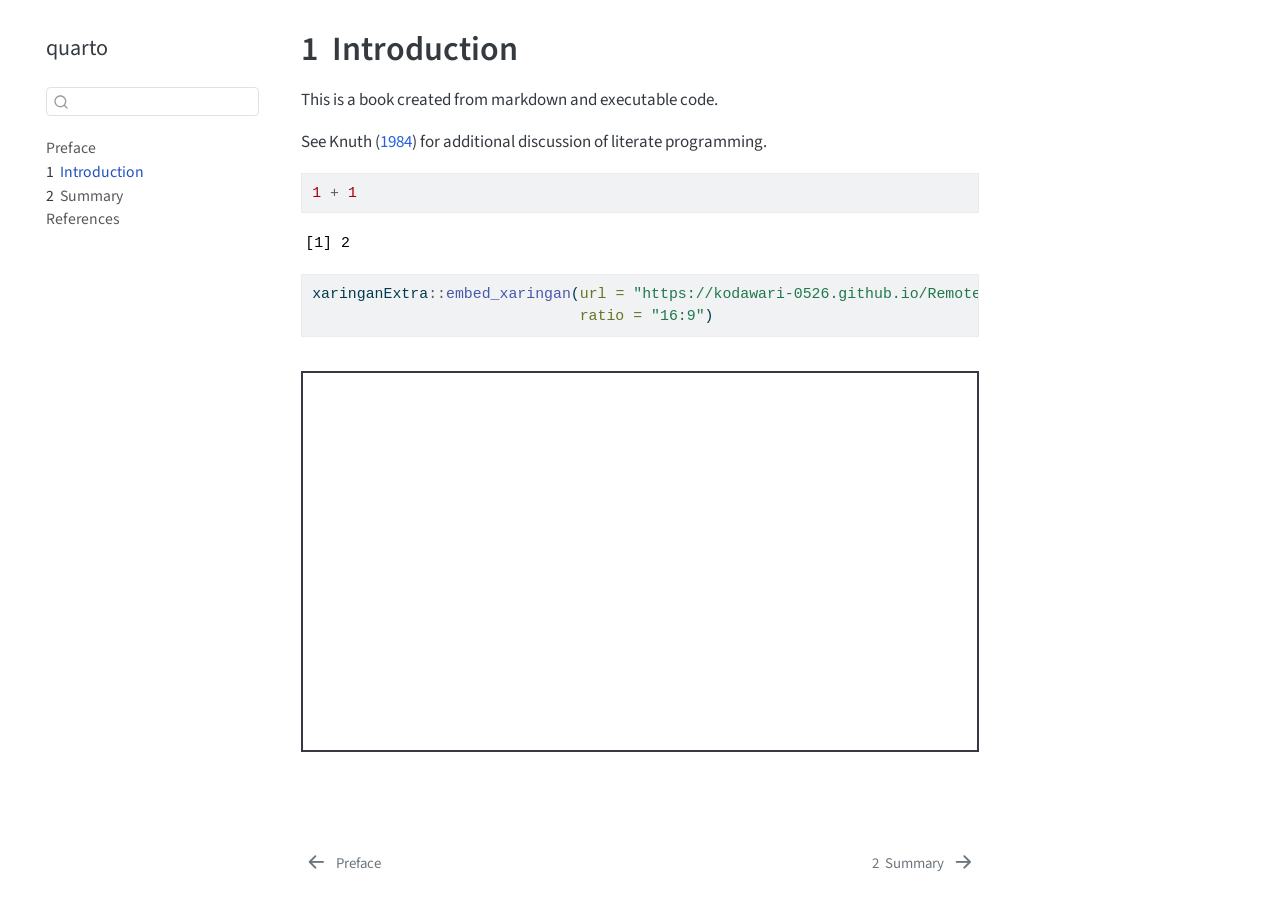
==== docs/intro.html @ f184f12f "my commit message" ====
<!DOCTYPE html>
<html xmlns="http://www.w3.org/1999/xhtml" lang="en" xml:lang="en"><head>

<meta charset="utf-8">
<meta name="generator" content="quarto-1.8.27">

<meta name="viewport" content="width=device-width, initial-scale=1.0, user-scalable=yes">


<title>1&nbsp; Introduction – quarto</title>
<style>
code{white-space: pre-wrap;}
span.smallcaps{font-variant: small-caps;}
div.columns{display: flex; gap: min(4vw, 1.5em);}
div.column{flex: auto; overflow-x: auto;}
div.hanging-indent{margin-left: 1.5em; text-indent: -1.5em;}
ul.task-list{list-style: none;}
ul.task-list li input[type="checkbox"] {
  width: 0.8em;
  margin: 0 0.8em 0.2em -1em; /* quarto-specific, see https://github.com/quarto-dev/quarto-cli/issues/4556 */ 
  vertical-align: middle;
}
/* CSS for syntax highlighting */
html { -webkit-text-size-adjust: 100%; }
pre > code.sourceCode { white-space: pre; position: relative; }
pre > code.sourceCode > span { display: inline-block; line-height: 1.25; }
pre > code.sourceCode > span:empty { height: 1.2em; }
.sourceCode { overflow: visible; }
code.sourceCode > span { color: inherit; text-decoration: inherit; }
div.sourceCode { margin: 1em 0; }
pre.sourceCode { margin: 0; }
@media screen {
div.sourceCode { overflow: auto; }
}
@media print {
pre > code.sourceCode { white-space: pre-wrap; }
pre > code.sourceCode > span { text-indent: -5em; padding-left: 5em; }
}
pre.numberSource code
  { counter-reset: source-line 0; }
pre.numberSource code > span
  { position: relative; left: -4em; counter-increment: source-line; }
pre.numberSource code > span > a:first-child::before
  { content: counter(source-line);
    position: relative; left: -1em; text-align: right; vertical-align: baseline;
    border: none; display: inline-block;
    -webkit-touch-callout: none; -webkit-user-select: none;
    -khtml-user-select: none; -moz-user-select: none;
    -ms-user-select: none; user-select: none;
    padding: 0 4px; width: 4em;
  }
pre.numberSource { margin-left: 3em;  padding-left: 4px; }
div.sourceCode
  {   }
@media screen {
pre > code.sourceCode > span > a:first-child::before { text-decoration: underline; }
}
/* CSS for citations */
div.csl-bib-body { }
div.csl-entry {
  clear: both;
  margin-bottom: 0em;
}
.hanging-indent div.csl-entry {
  margin-left:2em;
  text-indent:-2em;
}
div.csl-left-margin {
  min-width:2em;
  float:left;
}
div.csl-right-inline {
  margin-left:2em;
  padding-left:1em;
}
div.csl-indent {
  margin-left: 2em;
}</style>


<script src="site_libs/quarto-nav/quarto-nav.js"></script>
<script src="site_libs/quarto-nav/headroom.min.js"></script>
<script src="site_libs/clipboard/clipboard.min.js"></script>
<script src="site_libs/quarto-search/autocomplete.umd.js"></script>
<script src="site_libs/quarto-search/fuse.min.js"></script>
<script src="site_libs/quarto-search/quarto-search.js"></script>
<meta name="quarto:offset" content="./">
<link href="./summary.html" rel="next">
<link href="./index.html" rel="prev">
<script src="site_libs/quarto-html/quarto.js" type="module"></script>
<script src="site_libs/quarto-html/tabsets/tabsets.js" type="module"></script>
<script src="site_libs/quarto-html/axe/axe-check.js" type="module"></script>
<script src="site_libs/quarto-html/popper.min.js"></script>
<script src="site_libs/quarto-html/tippy.umd.min.js"></script>
<script src="site_libs/quarto-html/anchor.min.js"></script>
<link href="site_libs/quarto-html/tippy.css" rel="stylesheet">
<link href="site_libs/quarto-html/quarto-syntax-highlighting-ed96de9b727972fe78a7b5d16c58bf87.css" rel="stylesheet" id="quarto-text-highlighting-styles">
<script src="site_libs/bootstrap/bootstrap.min.js"></script>
<link href="site_libs/bootstrap/bootstrap-icons.css" rel="stylesheet">
<link href="site_libs/bootstrap/bootstrap-70a47bd5681a7291082a5b9f83d58762.min.css" rel="stylesheet" append-hash="true" id="quarto-bootstrap" data-mode="light">
<script id="quarto-search-options" type="application/json">{
  "location": "sidebar",
  "copy-button": false,
  "collapse-after": 3,
  "panel-placement": "start",
  "type": "textbox",
  "limit": 50,
  "keyboard-shortcut": [
    "f",
    "/",
    "s"
  ],
  "show-item-context": false,
  "language": {
    "search-no-results-text": "No results",
    "search-matching-documents-text": "matching documents",
    "search-copy-link-title": "Copy link to search",
    "search-hide-matches-text": "Hide additional matches",
    "search-more-match-text": "more match in this document",
    "search-more-matches-text": "more matches in this document",
    "search-clear-button-title": "Clear",
    "search-text-placeholder": "",
    "search-detached-cancel-button-title": "Cancel",
    "search-submit-button-title": "Submit",
    "search-label": "Search"
  }
}</script>
<script src="site_libs/fitvids-2.1.1/fitvids.min.js"></script>



</head>

<body class="nav-sidebar floating quarto-light">

<div id="quarto-search-results"></div>
  <header id="quarto-header" class="headroom fixed-top">
  <nav class="quarto-secondary-nav">
    <div class="container-fluid d-flex">
      <button type="button" class="quarto-btn-toggle btn" data-bs-toggle="collapse" role="button" data-bs-target=".quarto-sidebar-collapse-item" aria-controls="quarto-sidebar" aria-expanded="false" aria-label="Toggle sidebar navigation" onclick="if (window.quartoToggleHeadroom) { window.quartoToggleHeadroom(); }">
        <i class="bi bi-layout-text-sidebar-reverse"></i>
      </button>
        <nav class="quarto-page-breadcrumbs" aria-label="breadcrumb"><ol class="breadcrumb"><li class="breadcrumb-item"><a href="./intro.html"><span class="chapter-number">1</span>&nbsp; <span class="chapter-title">Introduction</span></a></li></ol></nav>
        <a class="flex-grow-1" role="navigation" data-bs-toggle="collapse" data-bs-target=".quarto-sidebar-collapse-item" aria-controls="quarto-sidebar" aria-expanded="false" aria-label="Toggle sidebar navigation" onclick="if (window.quartoToggleHeadroom) { window.quartoToggleHeadroom(); }">      
        </a>
      <button type="button" class="btn quarto-search-button" aria-label="Search" onclick="window.quartoOpenSearch();">
        <i class="bi bi-search"></i>
      </button>
    </div>
  </nav>
</header>
<!-- content -->
<div id="quarto-content" class="quarto-container page-columns page-rows-contents page-layout-article">
<!-- sidebar -->
  <nav id="quarto-sidebar" class="sidebar collapse collapse-horizontal quarto-sidebar-collapse-item sidebar-navigation floating overflow-auto">
    <div class="pt-lg-2 mt-2 text-left sidebar-header">
    <div class="sidebar-title mb-0 py-0">
      <a href="./">quarto</a> 
    </div>
      </div>
        <div class="mt-2 flex-shrink-0 align-items-center">
        <div class="sidebar-search">
        <div id="quarto-search" class="" title="Search"></div>
        </div>
        </div>
    <div class="sidebar-menu-container"> 
    <ul class="list-unstyled mt-1">
        <li class="sidebar-item">
  <div class="sidebar-item-container"> 
  <a href="./index.html" class="sidebar-item-text sidebar-link">
 <span class="menu-text">Preface</span></a>
  </div>
</li>
        <li class="sidebar-item">
  <div class="sidebar-item-container"> 
  <a href="./intro.html" class="sidebar-item-text sidebar-link active">
 <span class="menu-text"><span class="chapter-number">1</span>&nbsp; <span class="chapter-title">Introduction</span></span></a>
  </div>
</li>
        <li class="sidebar-item">
  <div class="sidebar-item-container"> 
  <a href="./summary.html" class="sidebar-item-text sidebar-link">
 <span class="menu-text"><span class="chapter-number">2</span>&nbsp; <span class="chapter-title">Summary</span></span></a>
  </div>
</li>
        <li class="sidebar-item">
  <div class="sidebar-item-container"> 
  <a href="./references.html" class="sidebar-item-text sidebar-link">
 <span class="menu-text">References</span></a>
  </div>
</li>
    </ul>
    </div>
</nav>
<div id="quarto-sidebar-glass" class="quarto-sidebar-collapse-item" data-bs-toggle="collapse" data-bs-target=".quarto-sidebar-collapse-item"></div>
<!-- margin-sidebar -->
    <div id="quarto-margin-sidebar" class="sidebar margin-sidebar zindex-bottom">
        
    </div>
<!-- main -->
<main class="content" id="quarto-document-content">

<header id="title-block-header" class="quarto-title-block default">
<div class="quarto-title">
<h1 class="title"><span class="chapter-number">1</span>&nbsp; <span class="chapter-title">Introduction</span></h1>
</div>



<div class="quarto-title-meta">

    
  
    
  </div>
  


</header>


<p>This is a book created from markdown and executable code.</p>
<p>See <span class="citation" data-cites="knuth84">Knuth (<a href="references.html#ref-knuth84" role="doc-biblioref">1984</a>)</span> for additional discussion of literate programming.</p>
<div class="cell">
<div class="code-copy-outer-scaffold"><div class="sourceCode cell-code" id="cb1"><pre class="sourceCode r code-with-copy"><code class="sourceCode r"><span id="cb1-1"><a href="#cb1-1" aria-hidden="true" tabindex="-1"></a><span class="dv">1</span> <span class="sc">+</span> <span class="dv">1</span></span></code></pre></div><button title="Copy to Clipboard" class="code-copy-button"><i class="bi"></i></button></div>
<div class="cell-output cell-output-stdout">
<pre><code>[1] 2</code></pre>
</div>
</div>
<div class="cell">
<div class="code-copy-outer-scaffold"><div class="sourceCode cell-code" id="cb3"><pre class="sourceCode r code-with-copy"><code class="sourceCode r"><span id="cb3-1"><a href="#cb3-1" aria-hidden="true" tabindex="-1"></a>xaringanExtra<span class="sc">::</span><span class="fu">embed_xaringan</span>(<span class="at">url =</span> <span class="st">"https://kodawari-0526.github.io/Remotely-Sensing-Cities-and-Environments-ppt/#1"</span>,</span>
<span id="cb3-2"><a href="#cb3-2" aria-hidden="true" tabindex="-1"></a>                              <span class="at">ratio =</span> <span class="st">"16:9"</span>)</span></code></pre></div><button title="Copy to Clipboard" class="code-copy-button"><i class="bi"></i></button></div>
<div class="cell-output-display">
<div class="shareagain" style="min-width:300px;margin:1em auto;" data-exeternal="1">
<iframe src="https://kodawari-0526.github.io/Remotely-Sensing-Cities-and-Environments-ppt/#1" width="1600" height="900" style="border:2px solid currentColor;" loading="lazy" allowfullscreen=""></iframe>
<script>fitvids('.shareagain', {players: 'iframe'});</script>
</div>
</div>
</div>


<div id="refs" class="references csl-bib-body hanging-indent" data-entry-spacing="0" role="list" style="display: none">
<div id="ref-knuth84" class="csl-entry" role="listitem">
Knuth, Donald E. 1984. <span>“Literate Programming.”</span> <em>Comput. J.</em> 27 (2): 97–111. <a href="https://doi.org/10.1093/comjnl/27.2.97">https://doi.org/10.1093/comjnl/27.2.97</a>.
</div>
</div>

</main> <!-- /main -->
<script id="quarto-html-after-body" type="application/javascript">
  window.document.addEventListener("DOMContentLoaded", function (event) {
    const icon = "";
    const anchorJS = new window.AnchorJS();
    anchorJS.options = {
      placement: 'right',
      icon: icon
    };
    anchorJS.add('.anchored');
    const isCodeAnnotation = (el) => {
      for (const clz of el.classList) {
        if (clz.startsWith('code-annotation-')) {                     
          return true;
        }
      }
      return false;
    }
    const onCopySuccess = function(e) {
      // button target
      const button = e.trigger;
      // don't keep focus
      button.blur();
      // flash "checked"
      button.classList.add('code-copy-button-checked');
      var currentTitle = button.getAttribute("title");
      button.setAttribute("title", "Copied!");
      let tooltip;
      if (window.bootstrap) {
        button.setAttribute("data-bs-toggle", "tooltip");
        button.setAttribute("data-bs-placement", "left");
        button.setAttribute("data-bs-title", "Copied!");
        tooltip = new bootstrap.Tooltip(button, 
          { trigger: "manual", 
            customClass: "code-copy-button-tooltip",
            offset: [0, -8]});
        tooltip.show();    
      }
      setTimeout(function() {
        if (tooltip) {
          tooltip.hide();
          button.removeAttribute("data-bs-title");
          button.removeAttribute("data-bs-toggle");
          button.removeAttribute("data-bs-placement");
        }
        button.setAttribute("title", currentTitle);
        button.classList.remove('code-copy-button-checked');
      }, 1000);
      // clear code selection
      e.clearSelection();
    }
    const getTextToCopy = function(trigger) {
      const outerScaffold = trigger.parentElement.cloneNode(true);
      const codeEl = outerScaffold.querySelector('code');
      for (const childEl of codeEl.children) {
        if (isCodeAnnotation(childEl)) {
          childEl.remove();
        }
      }
      return codeEl.innerText;
    }
    const clipboard = new window.ClipboardJS('.code-copy-button:not([data-in-quarto-modal])', {
      text: getTextToCopy
    });
    clipboard.on('success', onCopySuccess);
    if (window.document.getElementById('quarto-embedded-source-code-modal')) {
      const clipboardModal = new window.ClipboardJS('.code-copy-button[data-in-quarto-modal]', {
        text: getTextToCopy,
        container: window.document.getElementById('quarto-embedded-source-code-modal')
      });
      clipboardModal.on('success', onCopySuccess);
    }
      var localhostRegex = new RegExp(/^(?:http|https):\/\/localhost\:?[0-9]*\//);
      var mailtoRegex = new RegExp(/^mailto:/);
        var filterRegex = new RegExp('/' + window.location.host + '/');
      var isInternal = (href) => {
          return filterRegex.test(href) || localhostRegex.test(href) || mailtoRegex.test(href);
      }
      // Inspect non-navigation links and adorn them if external
     var links = window.document.querySelectorAll('a[href]:not(.nav-link):not(.navbar-brand):not(.toc-action):not(.sidebar-link):not(.sidebar-item-toggle):not(.pagination-link):not(.no-external):not([aria-hidden]):not(.dropdown-item):not(.quarto-navigation-tool):not(.about-link)');
      for (var i=0; i<links.length; i++) {
        const link = links[i];
        if (!isInternal(link.href)) {
          // undo the damage that might have been done by quarto-nav.js in the case of
          // links that we want to consider external
          if (link.dataset.originalHref !== undefined) {
            link.href = link.dataset.originalHref;
          }
        }
      }
    function tippyHover(el, contentFn, onTriggerFn, onUntriggerFn) {
      const config = {
        allowHTML: true,
        maxWidth: 500,
        delay: 100,
        arrow: false,
        appendTo: function(el) {
            return el.parentElement;
        },
        interactive: true,
        interactiveBorder: 10,
        theme: 'quarto',
        placement: 'bottom-start',
      };
      if (contentFn) {
        config.content = contentFn;
      }
      if (onTriggerFn) {
        config.onTrigger = onTriggerFn;
      }
      if (onUntriggerFn) {
        config.onUntrigger = onUntriggerFn;
      }
      window.tippy(el, config); 
    }
    const noterefs = window.document.querySelectorAll('a[role="doc-noteref"]');
    for (var i=0; i<noterefs.length; i++) {
      const ref = noterefs[i];
      tippyHover(ref, function() {
        // use id or data attribute instead here
        let href = ref.getAttribute('data-footnote-href') || ref.getAttribute('href');
        try { href = new URL(href).hash; } catch {}
        const id = href.replace(/^#\/?/, "");
        const note = window.document.getElementById(id);
        if (note) {
          return note.innerHTML;
        } else {
          return "";
        }
      });
    }
    const xrefs = window.document.querySelectorAll('a.quarto-xref');
    const processXRef = (id, note) => {
      // Strip column container classes
      const stripColumnClz = (el) => {
        el.classList.remove("page-full", "page-columns");
        if (el.children) {
          for (const child of el.children) {
            stripColumnClz(child);
          }
        }
      }
      stripColumnClz(note)
      if (id === null || id.startsWith('sec-')) {
        // Special case sections, only their first couple elements
        const container = document.createElement("div");
        if (note.children && note.children.length > 2) {
          container.appendChild(note.children[0].cloneNode(true));
          for (let i = 1; i < note.children.length; i++) {
            const child = note.children[i];
            if (child.tagName === "P" && child.innerText === "") {
              continue;
            } else {
              container.appendChild(child.cloneNode(true));
              break;
            }
          }
          if (window.Quarto?.typesetMath) {
            window.Quarto.typesetMath(container);
          }
          return container.innerHTML
        } else {
          if (window.Quarto?.typesetMath) {
            window.Quarto.typesetMath(note);
          }
          return note.innerHTML;
        }
      } else {
        // Remove any anchor links if they are present
        const anchorLink = note.querySelector('a.anchorjs-link');
        if (anchorLink) {
          anchorLink.remove();
        }
        if (window.Quarto?.typesetMath) {
          window.Quarto.typesetMath(note);
        }
        if (note.classList.contains("callout")) {
          return note.outerHTML;
        } else {
          return note.innerHTML;
        }
      }
    }
    for (var i=0; i<xrefs.length; i++) {
      const xref = xrefs[i];
      tippyHover(xref, undefined, function(instance) {
        instance.disable();
        let url = xref.getAttribute('href');
        let hash = undefined; 
        if (url.startsWith('#')) {
          hash = url;
        } else {
          try { hash = new URL(url).hash; } catch {}
        }
        if (hash) {
          const id = hash.replace(/^#\/?/, "");
          const note = window.document.getElementById(id);
          if (note !== null) {
            try {
              const html = processXRef(id, note.cloneNode(true));
              instance.setContent(html);
            } finally {
              instance.enable();
              instance.show();
            }
          } else {
            // See if we can fetch this
            fetch(url.split('#')[0])
            .then(res => res.text())
            .then(html => {
              const parser = new DOMParser();
              const htmlDoc = parser.parseFromString(html, "text/html");
              const note = htmlDoc.getElementById(id);
              if (note !== null) {
                const html = processXRef(id, note);
                instance.setContent(html);
              } 
            }).finally(() => {
              instance.enable();
              instance.show();
            });
          }
        } else {
          // See if we can fetch a full url (with no hash to target)
          // This is a special case and we should probably do some content thinning / targeting
          fetch(url)
          .then(res => res.text())
          .then(html => {
            const parser = new DOMParser();
            const htmlDoc = parser.parseFromString(html, "text/html");
            const note = htmlDoc.querySelector('main.content');
            if (note !== null) {
              // This should only happen for chapter cross references
              // (since there is no id in the URL)
              // remove the first header
              if (note.children.length > 0 && note.children[0].tagName === "HEADER") {
                note.children[0].remove();
              }
              const html = processXRef(null, note);
              instance.setContent(html);
            } 
          }).finally(() => {
            instance.enable();
            instance.show();
          });
        }
      }, function(instance) {
      });
    }
        let selectedAnnoteEl;
        const selectorForAnnotation = ( cell, annotation) => {
          let cellAttr = 'data-code-cell="' + cell + '"';
          let lineAttr = 'data-code-annotation="' +  annotation + '"';
          const selector = 'span[' + cellAttr + '][' + lineAttr + ']';
          return selector;
        }
        const selectCodeLines = (annoteEl) => {
          const doc = window.document;
          const targetCell = annoteEl.getAttribute("data-target-cell");
          const targetAnnotation = annoteEl.getAttribute("data-target-annotation");
          const annoteSpan = window.document.querySelector(selectorForAnnotation(targetCell, targetAnnotation));
          const lines = annoteSpan.getAttribute("data-code-lines").split(",");
          const lineIds = lines.map((line) => {
            return targetCell + "-" + line;
          })
          let top = null;
          let height = null;
          let parent = null;
          if (lineIds.length > 0) {
              //compute the position of the single el (top and bottom and make a div)
              const el = window.document.getElementById(lineIds[0]);
              top = el.offsetTop;
              height = el.offsetHeight;
              parent = el.parentElement.parentElement;
            if (lineIds.length > 1) {
              const lastEl = window.document.getElementById(lineIds[lineIds.length - 1]);
              const bottom = lastEl.offsetTop + lastEl.offsetHeight;
              height = bottom - top;
            }
            if (top !== null && height !== null && parent !== null) {
              // cook up a div (if necessary) and position it 
              let div = window.document.getElementById("code-annotation-line-highlight");
              if (div === null) {
                div = window.document.createElement("div");
                div.setAttribute("id", "code-annotation-line-highlight");
                div.style.position = 'absolute';
                parent.appendChild(div);
              }
              div.style.top = top - 2 + "px";
              div.style.height = height + 4 + "px";
              div.style.left = 0;
              let gutterDiv = window.document.getElementById("code-annotation-line-highlight-gutter");
              if (gutterDiv === null) {
                gutterDiv = window.document.createElement("div");
                gutterDiv.setAttribute("id", "code-annotation-line-highlight-gutter");
                gutterDiv.style.position = 'absolute';
                const codeCell = window.document.getElementById(targetCell);
                const gutter = codeCell.querySelector('.code-annotation-gutter');
                gutter.appendChild(gutterDiv);
              }
              gutterDiv.style.top = top - 2 + "px";
              gutterDiv.style.height = height + 4 + "px";
            }
            selectedAnnoteEl = annoteEl;
          }
        };
        const unselectCodeLines = () => {
          const elementsIds = ["code-annotation-line-highlight", "code-annotation-line-highlight-gutter"];
          elementsIds.forEach((elId) => {
            const div = window.document.getElementById(elId);
            if (div) {
              div.remove();
            }
          });
          selectedAnnoteEl = undefined;
        };
          // Handle positioning of the toggle
      window.addEventListener(
        "resize",
        throttle(() => {
          elRect = undefined;
          if (selectedAnnoteEl) {
            selectCodeLines(selectedAnnoteEl);
          }
        }, 10)
      );
      function throttle(fn, ms) {
      let throttle = false;
      let timer;
        return (...args) => {
          if(!throttle) { // first call gets through
              fn.apply(this, args);
              throttle = true;
          } else { // all the others get throttled
              if(timer) clearTimeout(timer); // cancel #2
              timer = setTimeout(() => {
                fn.apply(this, args);
                timer = throttle = false;
              }, ms);
          }
        };
      }
        // Attach click handler to the DT
        const annoteDls = window.document.querySelectorAll('dt[data-target-cell]');
        for (const annoteDlNode of annoteDls) {
          annoteDlNode.addEventListener('click', (event) => {
            const clickedEl = event.target;
            if (clickedEl !== selectedAnnoteEl) {
              unselectCodeLines();
              const activeEl = window.document.querySelector('dt[data-target-cell].code-annotation-active');
              if (activeEl) {
                activeEl.classList.remove('code-annotation-active');
              }
              selectCodeLines(clickedEl);
              clickedEl.classList.add('code-annotation-active');
            } else {
              // Unselect the line
              unselectCodeLines();
              clickedEl.classList.remove('code-annotation-active');
            }
          });
        }
    const findCites = (el) => {
      const parentEl = el.parentElement;
      if (parentEl) {
        const cites = parentEl.dataset.cites;
        if (cites) {
          return {
            el,
            cites: cites.split(' ')
          };
        } else {
          return findCites(el.parentElement)
        }
      } else {
        return undefined;
      }
    };
    var bibliorefs = window.document.querySelectorAll('a[role="doc-biblioref"]');
    for (var i=0; i<bibliorefs.length; i++) {
      const ref = bibliorefs[i];
      const citeInfo = findCites(ref);
      if (citeInfo) {
        tippyHover(citeInfo.el, function() {
          var popup = window.document.createElement('div');
          citeInfo.cites.forEach(function(cite) {
            var citeDiv = window.document.createElement('div');
            citeDiv.classList.add('hanging-indent');
            citeDiv.classList.add('csl-entry');
            var biblioDiv = window.document.getElementById('ref-' + cite);
            if (biblioDiv) {
              citeDiv.innerHTML = biblioDiv.innerHTML;
            }
            popup.appendChild(citeDiv);
          });
          return popup.innerHTML;
        });
      }
    }
  });
  </script>
<nav class="page-navigation">
  <div class="nav-page nav-page-previous">
      <a href="./index.html" class="pagination-link" aria-label="Preface">
        <i class="bi bi-arrow-left-short"></i> <span class="nav-page-text">Preface</span>
      </a>          
  </div>
  <div class="nav-page nav-page-next">
      <a href="./summary.html" class="pagination-link" aria-label="Summary">
        <span class="nav-page-text"><span class="chapter-number">2</span>&nbsp; <span class="chapter-title">Summary</span></span> <i class="bi bi-arrow-right-short"></i>
      </a>
  </div>
</nav>
</div> <!-- /content -->




</body></html>
---- docs/site_libs/quarto-html/tippy.css ----
.tippy-box[data-animation=fade][data-state=hidden]{opacity:0}[data-tippy-root]{max-width:calc(100vw - 10px)}.tippy-box{position:relative;background-color:#333;color:#fff;border-radius:4px;font-size:14px;line-height:1.4;white-space:normal;outline:0;transition-property:transform,visibility,opacity}.tippy-box[data-placement^=top]>.tippy-arrow{bottom:0}.tippy-box[data-placement^=top]>.tippy-arrow:before{bottom:-7px;left:0;border-width:8px 8px 0;border-top-color:initial;transform-origin:center top}.tippy-box[data-placement^=bottom]>.tippy-arrow{top:0}.tippy-box[data-placement^=bottom]>.tippy-arrow:before{top:-7px;left:0;border-width:0 8px 8px;border-bottom-color:initial;transform-origin:center bottom}.tippy-box[data-placement^=left]>.tippy-arrow{right:0}.tippy-box[data-placement^=left]>.tippy-arrow:before{border-width:8px 0 8px 8px;border-left-color:initial;right:-7px;transform-origin:center left}.tippy-box[data-placement^=right]>.tippy-arrow{left:0}.tippy-box[data-placement^=right]>.tippy-arrow:before{left:-7px;border-width:8px 8px 8px 0;border-right-color:initial;transform-origin:center right}.tippy-box[data-inertia][data-state=visible]{transition-timing-function:cubic-bezier(.54,1.5,.38,1.11)}.tippy-arrow{width:16px;height:16px;color:#333}.tippy-arrow:before{content:"";position:absolute;border-color:transparent;border-style:solid}.tippy-content{position:relative;padding:5px 9px;z-index:1}
---- docs/site_libs/quarto-html/quarto-syntax-highlighting-ed96de9b727972fe78a7b5d16c58bf87.css ----
/* quarto syntax highlight colors */
:root {
  --quarto-hl-ot-color: #003B4F;
  --quarto-hl-at-color: #657422;
  --quarto-hl-ss-color: #20794D;
  --quarto-hl-an-color: #5E5E5E;
  --quarto-hl-fu-color: #4758AB;
  --quarto-hl-st-color: #20794D;
  --quarto-hl-cf-color: #003B4F;
  --quarto-hl-op-color: #5E5E5E;
  --quarto-hl-er-color: #AD0000;
  --quarto-hl-bn-color: #AD0000;
  --quarto-hl-al-color: #AD0000;
  --quarto-hl-va-color: #111111;
  --quarto-hl-bu-color: inherit;
  --quarto-hl-ex-color: inherit;
  --quarto-hl-pp-color: #AD0000;
  --quarto-hl-in-color: #5E5E5E;
  --quarto-hl-vs-color: #20794D;
  --quarto-hl-wa-color: #5E5E5E;
  --quarto-hl-do-color: #5E5E5E;
  --quarto-hl-im-color: #00769E;
  --quarto-hl-ch-color: #20794D;
  --quarto-hl-dt-color: #AD0000;
  --quarto-hl-fl-color: #AD0000;
  --quarto-hl-co-color: #5E5E5E;
  --quarto-hl-cv-color: #5E5E5E;
  --quarto-hl-cn-color: #8f5902;
  --quarto-hl-sc-color: #5E5E5E;
  --quarto-hl-dv-color: #AD0000;
  --quarto-hl-kw-color: #003B4F;
}

/* other quarto variables */
:root {
  --quarto-font-monospace: SFMono-Regular, Menlo, Monaco, Consolas, "Liberation Mono", "Courier New", monospace;
}

/* syntax highlight based on Pandoc's rules */
pre > code.sourceCode > span {
  color: #003B4F;
}

code.sourceCode > span {
  color: #003B4F;
}

div.sourceCode,
div.sourceCode pre.sourceCode {
  color: #003B4F;
}

/* Normal */
code span {
  color: #003B4F;
}

/* Alert */
code span.al {
  color: #AD0000;
  font-style: inherit;
}

/* Annotation */
code span.an {
  color: #5E5E5E;
  font-style: inherit;
}

/* Attribute */
code span.at {
  color: #657422;
  font-style: inherit;
}

/* BaseN */
code span.bn {
  color: #AD0000;
  font-style: inherit;
}

/* BuiltIn */
code span.bu {
  font-style: inherit;
}

/* ControlFlow */
code span.cf {
  color: #003B4F;
  font-weight: bold;
  font-style: inherit;
}

/* Char */
code span.ch {
  color: #20794D;
  font-style: inherit;
}

/* Constant */
code span.cn {
  color: #8f5902;
  font-style: inherit;
}

/* Comment */
code span.co {
  color: #5E5E5E;
  font-style: inherit;
}

/* CommentVar */
code span.cv {
  color: #5E5E5E;
  font-style: italic;
}

/* Documentation */
code span.do {
  color: #5E5E5E;
  font-style: italic;
}

/* DataType */
code span.dt {
  color: #AD0000;
  font-style: inherit;
}

/* DecVal */
code span.dv {
  color: #AD0000;
  font-style: inherit;
}

/* Error */
code span.er {
  color: #AD0000;
  font-style: inherit;
}

/* Extension */
code span.ex {
  font-style: inherit;
}

/* Float */
code span.fl {
  color: #AD0000;
  font-style: inherit;
}

/* Function */
code span.fu {
  color: #4758AB;
  font-style: inherit;
}

/* Import */
code span.im {
  color: #00769E;
  font-style: inherit;
}

/* Information */
code span.in {
  color: #5E5E5E;
  font-style: inherit;
}

/* Keyword */
code span.kw {
  color: #003B4F;
  font-weight: bold;
  font-style: inherit;
}

/* Operator */
code span.op {
  color: #5E5E5E;
  font-style: inherit;
}

/* Other */
code span.ot {
  color: #003B4F;
  font-style: inherit;
}

/* Preprocessor */
code span.pp {
  color: #AD0000;
  font-style: inherit;
}

/* SpecialChar */
code span.sc {
  color: #5E5E5E;
  font-style: inherit;
}

/* SpecialString */
code span.ss {
  color: #20794D;
  font-style: inherit;
}

/* String */
code span.st {
  color: #20794D;
  font-style: inherit;
}

/* Variable */
code span.va {
  color: #111111;
  font-style: inherit;
}

/* VerbatimString */
code span.vs {
  color: #20794D;
  font-style: inherit;
}

/* Warning */
code span.wa {
  color: #5E5E5E;
  font-style: italic;
}

.prevent-inlining {
  content: "</";
}

/*# sourceMappingURL=0920dd6d7437995b8cdf7429764427b1.css.map */
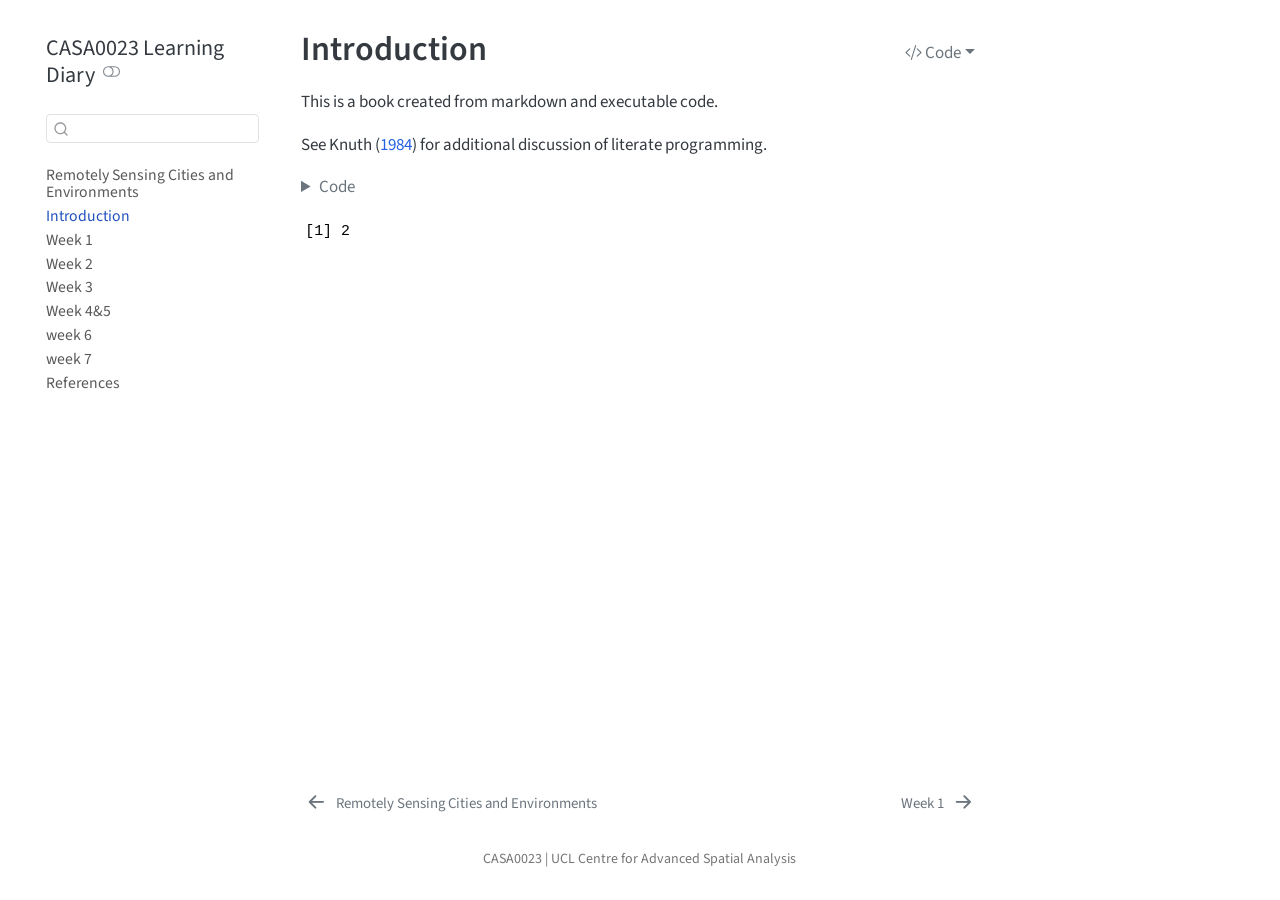
==== commit dd31cce8: "update" ====
--- a/docs/intro.html
+++ b/docs/intro.html
@@ -7,7 +7,7 @@
 <meta name="viewport" content="width=device-width, initial-scale=1.0, user-scalable=yes">
 
 
-<title>1&nbsp; Introduction – quarto</title>
+<title>Introduction – CASA0023 Learning Diary</title>
 <style>
 code{white-space: pre-wrap;}
 span.smallcaps{font-variant: small-caps;}
@@ -85,7 +85,7 @@
 <script src="site_libs/quarto-search/fuse.min.js"></script>
 <script src="site_libs/quarto-search/quarto-search.js"></script>
 <meta name="quarto:offset" content="./">
-<link href="./summary.html" rel="next">
+<link href="./week 1.html" rel="next">
 <link href="./index.html" rel="prev">
 <script src="site_libs/quarto-html/quarto.js" type="module"></script>
 <script src="site_libs/quarto-html/tabsets/tabsets.js" type="module"></script>
@@ -94,10 +94,14 @@
 <script src="site_libs/quarto-html/tippy.umd.min.js"></script>
 <script src="site_libs/quarto-html/anchor.min.js"></script>
 <link href="site_libs/quarto-html/tippy.css" rel="stylesheet">
-<link href="site_libs/quarto-html/quarto-syntax-highlighting-ed96de9b727972fe78a7b5d16c58bf87.css" rel="stylesheet" id="quarto-text-highlighting-styles">
+<link href="site_libs/quarto-html/quarto-syntax-highlighting-ed96de9b727972fe78a7b5d16c58bf87.css" rel="stylesheet" class="quarto-color-scheme" id="quarto-text-highlighting-styles">
+<link href="site_libs/quarto-html/quarto-syntax-highlighting-dark-4d9afe2b8d18ee9fa5d0d57b5ed4214d.css" rel="stylesheet" class="quarto-color-scheme quarto-color-alternate" id="quarto-text-highlighting-styles">
+<link href="site_libs/quarto-html/quarto-syntax-highlighting-ed96de9b727972fe78a7b5d16c58bf87.css" rel="stylesheet" class="quarto-color-scheme-extra" id="quarto-text-highlighting-styles">
 <script src="site_libs/bootstrap/bootstrap.min.js"></script>
 <link href="site_libs/bootstrap/bootstrap-icons.css" rel="stylesheet">
-<link href="site_libs/bootstrap/bootstrap-70a47bd5681a7291082a5b9f83d58762.min.css" rel="stylesheet" append-hash="true" id="quarto-bootstrap" data-mode="light">
+<link href="site_libs/bootstrap/bootstrap-ef4d8e9faa04af36b84e1866e7343808.min.css" rel="stylesheet" append-hash="true" class="quarto-color-scheme" id="quarto-bootstrap" data-mode="light">
+<link href="site_libs/bootstrap/bootstrap-dark-4b2135033f0636c8298128307f4a9483.min.css" rel="stylesheet" append-hash="true" class="quarto-color-scheme quarto-color-alternate" id="quarto-bootstrap" data-mode="dark">
+<link href="site_libs/bootstrap/bootstrap-ef4d8e9faa04af36b84e1866e7343808.min.css" rel="stylesheet" append-hash="true" class="quarto-color-scheme-extra" id="quarto-bootstrap" data-mode="light">
 <script id="quarto-search-options" type="application/json">{
   "location": "sidebar",
   "copy-button": false,
@@ -125,13 +129,174 @@
     "search-label": "Search"
   }
 }</script>
-<script src="site_libs/fitvids-2.1.1/fitvids.min.js"></script>
-
+<style>html{ scroll-behavior: smooth; }</style>
 
 
 </head>
 
-<body class="nav-sidebar floating quarto-light">
+<body class="nav-sidebar floating quarto-light"><script id="quarto-html-before-body" type="application/javascript">
+    const toggleBodyColorMode = (bsSheetEl) => {
+      const mode = bsSheetEl.getAttribute("data-mode");
+      const bodyEl = window.document.querySelector("body");
+      if (mode === "dark") {
+        bodyEl.classList.add("quarto-dark");
+        bodyEl.classList.remove("quarto-light");
+      } else {
+        bodyEl.classList.add("quarto-light");
+        bodyEl.classList.remove("quarto-dark");
+      }
+    }
+    const toggleBodyColorPrimary = () => {
+      const bsSheetEl = window.document.querySelector("link#quarto-bootstrap:not([rel=disabled-stylesheet])");
+      if (bsSheetEl) {
+        toggleBodyColorMode(bsSheetEl);
+      }
+    }
+    const setColorSchemeToggle = (alternate) => {
+      const toggles = window.document.querySelectorAll('.quarto-color-scheme-toggle');
+      for (let i=0; i < toggles.length; i++) {
+        const toggle = toggles[i];
+        if (toggle) {
+          if (alternate) {
+            toggle.classList.add("alternate");
+          } else {
+            toggle.classList.remove("alternate");
+          }
+        }
+      }
+    };
+    const toggleColorMode = (alternate) => {
+      // Switch the stylesheets
+      const primaryStylesheets = window.document.querySelectorAll('link.quarto-color-scheme:not(.quarto-color-alternate)');
+      const alternateStylesheets = window.document.querySelectorAll('link.quarto-color-scheme.quarto-color-alternate');
+      manageTransitions('#quarto-margin-sidebar .nav-link', false);
+      if (alternate) {
+        // note: dark is layered on light, we don't disable primary!
+        enableStylesheet(alternateStylesheets);
+        for (const sheetNode of alternateStylesheets) {
+          if (sheetNode.id === "quarto-bootstrap") {
+            toggleBodyColorMode(sheetNode);
+          }
+        }
+      } else {
+        disableStylesheet(alternateStylesheets);
+        enableStylesheet(primaryStylesheets)
+        toggleBodyColorPrimary();
+      }
+      manageTransitions('#quarto-margin-sidebar .nav-link', true);
+      // Switch the toggles
+      setColorSchemeToggle(alternate)
+      // Hack to workaround the fact that safari doesn't
+      // properly recolor the scrollbar when toggling (#1455)
+      if (navigator.userAgent.indexOf('Safari') > 0 && navigator.userAgent.indexOf('Chrome') == -1) {
+        manageTransitions("body", false);
+        window.scrollTo(0, 1);
+        setTimeout(() => {
+          window.scrollTo(0, 0);
+          manageTransitions("body", true);
+        }, 40);
+      }
+    }
+    const disableStylesheet = (stylesheets) => {
+      for (let i=0; i < stylesheets.length; i++) {
+        const stylesheet = stylesheets[i];
+        stylesheet.rel = 'disabled-stylesheet';
+      }
+    }
+    const enableStylesheet = (stylesheets) => {
+      for (let i=0; i < stylesheets.length; i++) {
+        const stylesheet = stylesheets[i];
+        if(stylesheet.rel !== 'stylesheet') { // for Chrome, which will still FOUC without this check
+          stylesheet.rel = 'stylesheet';
+        }
+      }
+    }
+    const manageTransitions = (selector, allowTransitions) => {
+      const els = window.document.querySelectorAll(selector);
+      for (let i=0; i < els.length; i++) {
+        const el = els[i];
+        if (allowTransitions) {
+          el.classList.remove('notransition');
+        } else {
+          el.classList.add('notransition');
+        }
+      }
+    }
+    const isFileUrl = () => {
+      return window.location.protocol === 'file:';
+    }
+    const hasAlternateSentinel = () => {
+      let styleSentinel = getColorSchemeSentinel();
+      if (styleSentinel !== null) {
+        return styleSentinel === "alternate";
+      } else {
+        return false;
+      }
+    }
+    const setStyleSentinel = (alternate) => {
+      const value = alternate ? "alternate" : "default";
+      if (!isFileUrl()) {
+        window.localStorage.setItem("quarto-color-scheme", value);
+      } else {
+        localAlternateSentinel = value;
+      }
+    }
+    const getColorSchemeSentinel = () => {
+      if (!isFileUrl()) {
+        const storageValue = window.localStorage.getItem("quarto-color-scheme");
+        return storageValue != null ? storageValue : localAlternateSentinel;
+      } else {
+        return localAlternateSentinel;
+      }
+    }
+    const toggleGiscusIfUsed = (isAlternate, darkModeDefault) => {
+      const baseTheme = document.querySelector('#giscus-base-theme')?.value ?? 'light';
+      const alternateTheme = document.querySelector('#giscus-alt-theme')?.value ?? 'dark';
+      let newTheme = '';
+      if(authorPrefersDark) {
+        newTheme = isAlternate ? baseTheme : alternateTheme;
+      } else {
+        newTheme = isAlternate ? alternateTheme : baseTheme;
+      }
+      const changeGiscusTheme = () => {
+        // From: https://github.com/giscus/giscus/issues/336
+        const sendMessage = (message) => {
+          const iframe = document.querySelector('iframe.giscus-frame');
+          if (!iframe) return;
+          iframe.contentWindow.postMessage({ giscus: message }, 'https://giscus.app');
+        }
+        sendMessage({
+          setConfig: {
+            theme: newTheme
+          }
+        });
+      }
+      const isGiscussLoaded = window.document.querySelector('iframe.giscus-frame') !== null;
+      if (isGiscussLoaded) {
+        changeGiscusTheme();
+      }
+    };
+    const authorPrefersDark = false;
+    const darkModeDefault = authorPrefersDark;
+      document.querySelector('link#quarto-text-highlighting-styles.quarto-color-scheme-extra').rel = 'disabled-stylesheet';
+      document.querySelector('link#quarto-bootstrap.quarto-color-scheme-extra').rel = 'disabled-stylesheet';
+    let localAlternateSentinel = darkModeDefault ? 'alternate' : 'default';
+    // Dark / light mode switch
+    window.quartoToggleColorScheme = () => {
+      // Read the current dark / light value
+      let toAlternate = !hasAlternateSentinel();
+      toggleColorMode(toAlternate);
+      setStyleSentinel(toAlternate);
+      toggleGiscusIfUsed(toAlternate, darkModeDefault);
+      window.dispatchEvent(new Event('resize'));
+    };
+    // Switch to dark mode if need be
+    if (hasAlternateSentinel()) {
+      toggleColorMode(true);
+    } else {
+      toggleColorMode(false);
+    }
+  </script>
 
 <div id="quarto-search-results"></div>
   <header id="quarto-header" class="headroom fixed-top">
@@ -140,7 +305,7 @@
       <button type="button" class="quarto-btn-toggle btn" data-bs-toggle="collapse" role="button" data-bs-target=".quarto-sidebar-collapse-item" aria-controls="quarto-sidebar" aria-expanded="false" aria-label="Toggle sidebar navigation" onclick="if (window.quartoToggleHeadroom) { window.quartoToggleHeadroom(); }">
         <i class="bi bi-layout-text-sidebar-reverse"></i>
       </button>
-        <nav class="quarto-page-breadcrumbs" aria-label="breadcrumb"><ol class="breadcrumb"><li class="breadcrumb-item"><a href="./intro.html"><span class="chapter-number">1</span>&nbsp; <span class="chapter-title">Introduction</span></a></li></ol></nav>
+        <nav class="quarto-page-breadcrumbs" aria-label="breadcrumb"><ol class="breadcrumb"><li class="breadcrumb-item"><a href="./intro.html"><span class="chapter-title">Introduction</span></a></li></ol></nav>
         <a class="flex-grow-1" role="navigation" data-bs-toggle="collapse" data-bs-target=".quarto-sidebar-collapse-item" aria-controls="quarto-sidebar" aria-expanded="false" aria-label="Toggle sidebar navigation" onclick="if (window.quartoToggleHeadroom) { window.quartoToggleHeadroom(); }">      
         </a>
       <button type="button" class="btn quarto-search-button" aria-label="Search" onclick="window.quartoOpenSearch();">
@@ -155,7 +320,10 @@
   <nav id="quarto-sidebar" class="sidebar collapse collapse-horizontal quarto-sidebar-collapse-item sidebar-navigation floating overflow-auto">
     <div class="pt-lg-2 mt-2 text-left sidebar-header">
     <div class="sidebar-title mb-0 py-0">
-      <a href="./">quarto</a> 
+      <a href="./">CASA0023 Learning Diary</a> 
+        <div class="sidebar-tools-main">
+  <a href="" class="quarto-color-scheme-toggle quarto-navigation-tool  px-1" onclick="window.quartoToggleColorScheme(); return false;" title="Toggle dark mode"><i class="bi"></i></a>
+</div>
     </div>
       </div>
         <div class="mt-2 flex-shrink-0 align-items-center">
@@ -168,19 +336,42 @@
         <li class="sidebar-item">
   <div class="sidebar-item-container"> 
   <a href="./index.html" class="sidebar-item-text sidebar-link">
- <span class="menu-text">Preface</span></a>
+ <span class="menu-text">Remotely Sensing Cities and Environments</span></a>
   </div>
 </li>
         <li class="sidebar-item">
   <div class="sidebar-item-container"> 
-  <a href="./intro.html" class="sidebar-item-text sidebar-link active">
- <span class="menu-text"><span class="chapter-number">1</span>&nbsp; <span class="chapter-title">Introduction</span></span></a>
+  <a href="./intro.html" class="sidebar-item-text sidebar-link active"><span class="chapter-title">Introduction</span></a>
   </div>
 </li>
         <li class="sidebar-item">
   <div class="sidebar-item-container"> 
-  <a href="./summary.html" class="sidebar-item-text sidebar-link">
- <span class="menu-text"><span class="chapter-number">2</span>&nbsp; <span class="chapter-title">Summary</span></span></a>
+  <a href="./week 1.html" class="sidebar-item-text sidebar-link"><span class="chapter-title">Week 1</span></a>
+  </div>
+</li>
+        <li class="sidebar-item">
+  <div class="sidebar-item-container"> 
+  <a href="./week 2.html" class="sidebar-item-text sidebar-link"><span class="chapter-title">Week 2</span></a>
+  </div>
+</li>
+        <li class="sidebar-item">
+  <div class="sidebar-item-container"> 
+  <a href="./week 3.html" class="sidebar-item-text sidebar-link"><span class="chapter-title">Week 3</span></a>
+  </div>
+</li>
+        <li class="sidebar-item">
+  <div class="sidebar-item-container"> 
+  <a href="./week 4&amp;5.html" class="sidebar-item-text sidebar-link"><span class="chapter-title">Week 4&amp;5</span></a>
+  </div>
+</li>
+        <li class="sidebar-item">
+  <div class="sidebar-item-container"> 
+  <a href="./week 6.html" class="sidebar-item-text sidebar-link"><span class="chapter-title">week 6</span></a>
+  </div>
+</li>
+        <li class="sidebar-item">
+  <div class="sidebar-item-container"> 
+  <a href="./week 7.html" class="sidebar-item-text sidebar-link"><span class="chapter-title">week 7</span></a>
   </div>
 </li>
         <li class="sidebar-item">
@@ -200,9 +391,10 @@
 <!-- main -->
 <main class="content" id="quarto-document-content">
 
+
 <header id="title-block-header" class="quarto-title-block default">
 <div class="quarto-title">
-<h1 class="title"><span class="chapter-number">1</span>&nbsp; <span class="chapter-title">Introduction</span></h1>
+<div class="quarto-title-block"><div><h1 class="title"><span class="chapter-title">Introduction</span></h1><button type="button" class="btn code-tools-button dropdown-toggle" id="quarto-code-tools-menu" data-bs-toggle="dropdown" aria-expanded="false"><i class="bi"></i> Code</button><ul class="dropdown-menu dropdown-menu-end" aria-labelelledby="quarto-code-tools-menu"><li><a id="quarto-show-all-code" class="dropdown-item" href="javascript:void(0)" role="button">Show All Code</a></li><li><a id="quarto-hide-all-code" class="dropdown-item" href="javascript:void(0)" role="button">Hide All Code</a></li><li><hr class="dropdown-divider"></li><li><a id="quarto-view-source" class="dropdown-item" href="javascript:void(0)" role="button">View Source</a></li></ul></div></div>
 </div>
 
 
@@ -222,32 +414,40 @@
 <p>This is a book created from markdown and executable code.</p>
 <p>See <span class="citation" data-cites="knuth84">Knuth (<a href="references.html#ref-knuth84" role="doc-biblioref">1984</a>)</span> for additional discussion of literate programming.</p>
 <div class="cell">
+<details class="code-fold">
+<summary>Code</summary>
 <div class="code-copy-outer-scaffold"><div class="sourceCode cell-code" id="cb1"><pre class="sourceCode r code-with-copy"><code class="sourceCode r"><span id="cb1-1"><a href="#cb1-1" aria-hidden="true" tabindex="-1"></a><span class="dv">1</span> <span class="sc">+</span> <span class="dv">1</span></span></code></pre></div><button title="Copy to Clipboard" class="code-copy-button"><i class="bi"></i></button></div>
+</details>
 <div class="cell-output cell-output-stdout">
 <pre><code>[1] 2</code></pre>
 </div>
 </div>
-<div class="cell">
-<div class="code-copy-outer-scaffold"><div class="sourceCode cell-code" id="cb3"><pre class="sourceCode r code-with-copy"><code class="sourceCode r"><span id="cb3-1"><a href="#cb3-1" aria-hidden="true" tabindex="-1"></a>xaringanExtra<span class="sc">::</span><span class="fu">embed_xaringan</span>(<span class="at">url =</span> <span class="st">"https://kodawari-0526.github.io/Remotely-Sensing-Cities-and-Environments-ppt/#1"</span>,</span>
-<span id="cb3-2"><a href="#cb3-2" aria-hidden="true" tabindex="-1"></a>                              <span class="at">ratio =</span> <span class="st">"16:9"</span>)</span></code></pre></div><button title="Copy to Clipboard" class="code-copy-button"><i class="bi"></i></button></div>
-<div class="cell-output-display">
-<div class="shareagain" style="min-width:300px;margin:1em auto;" data-exeternal="1">
-<iframe src="https://kodawari-0526.github.io/Remotely-Sensing-Cities-and-Environments-ppt/#1" width="1600" height="900" style="border:2px solid currentColor;" loading="lazy" allowfullscreen=""></iframe>
-<script>fitvids('.shareagain', {players: 'iframe'});</script>
-</div>
-</div>
-</div>
-
-
-<div id="refs" class="references csl-bib-body hanging-indent" data-entry-spacing="0" role="list" style="display: none">
+
+
+<!-- -->
+
+<div id="refs" class="references csl-bib-body hanging-indent" data-entry-spacing="0" data-line-spacing="2" role="list" style="display: none">
 <div id="ref-knuth84" class="csl-entry" role="listitem">
-Knuth, Donald E. 1984. <span>“Literate Programming.”</span> <em>Comput. J.</em> 27 (2): 97–111. <a href="https://doi.org/10.1093/comjnl/27.2.97">https://doi.org/10.1093/comjnl/27.2.97</a>.
+Knuth, D. E. (1984). Literate programming. <em>Comput. J.</em>, <em>27</em>(2), 97–111. <a href="https://doi.org/10.1093/comjnl/27.2.97">https://doi.org/10.1093/comjnl/27.2.97</a>
 </div>
 </div>
 
 </main> <!-- /main -->
 <script id="quarto-html-after-body" type="application/javascript">
   window.document.addEventListener("DOMContentLoaded", function (event) {
+    // Ensure there is a toggle, if there isn't float one in the top right
+    if (window.document.querySelector('.quarto-color-scheme-toggle') === null) {
+      const a = window.document.createElement('a');
+      a.classList.add('top-right');
+      a.classList.add('quarto-color-scheme-toggle');
+      a.href = "";
+      a.onclick = function() { try { window.quartoToggleColorScheme(); } catch {} return false; };
+      const i = window.document.createElement("i");
+      i.classList.add('bi');
+      a.appendChild(i);
+      window.document.body.appendChild(a);
+    }
+    setColorSchemeToggle(hasAlternateSentinel())
     const icon = "";
     const anchorJS = new window.AnchorJS();
     anchorJS.options = {
@@ -317,6 +517,57 @@
       });
       clipboardModal.on('success', onCopySuccess);
     }
+    const viewSource = window.document.getElementById('quarto-view-source') ||
+                       window.document.getElementById('quarto-code-tools-source');
+    if (viewSource) {
+      const sourceUrl = viewSource.getAttribute("data-quarto-source-url");
+      viewSource.addEventListener("click", function(e) {
+        if (sourceUrl) {
+          // rstudio viewer pane
+          if (/\bcapabilities=\b/.test(window.location)) {
+            window.open(sourceUrl);
+          } else {
+            window.location.href = sourceUrl;
+          }
+        } else {
+          const modal = new bootstrap.Modal(document.getElementById('quarto-embedded-source-code-modal'));
+          modal.show();
+        }
+        return false;
+      });
+    }
+    function toggleCodeHandler(show) {
+      return function(e) {
+        const detailsSrc = window.document.querySelectorAll(".cell > details > .sourceCode");
+        for (let i=0; i<detailsSrc.length; i++) {
+          const details = detailsSrc[i].parentElement;
+          if (show) {
+            details.open = true;
+          } else {
+            details.removeAttribute("open");
+          }
+        }
+        const cellCodeDivs = window.document.querySelectorAll(".cell > .sourceCode");
+        const fromCls = show ? "hidden" : "unhidden";
+        const toCls = show ? "unhidden" : "hidden";
+        for (let i=0; i<cellCodeDivs.length; i++) {
+          const codeDiv = cellCodeDivs[i];
+          if (codeDiv.classList.contains(fromCls)) {
+            codeDiv.classList.remove(fromCls);
+            codeDiv.classList.add(toCls);
+          } 
+        }
+        return false;
+      }
+    }
+    const hideAllCode = window.document.getElementById("quarto-hide-all-code");
+    if (hideAllCode) {
+      hideAllCode.addEventListener("click", toggleCodeHandler(false));
+    }
+    const showAllCode = window.document.getElementById("quarto-show-all-code");
+    if (showAllCode) {
+      showAllCode.addEventListener("click", toggleCodeHandler(true));
+    }
       var localhostRegex = new RegExp(/^(?:http|https):\/\/localhost\:?[0-9]*\//);
       var mailtoRegex = new RegExp(/^mailto:/);
         var filterRegex = new RegExp('/' + window.location.host + '/');
@@ -333,6 +584,11 @@
           if (link.dataset.originalHref !== undefined) {
             link.href = link.dataset.originalHref;
           }
+            // target, if specified
+            link.setAttribute("target", "_blank");
+            if (link.getAttribute("rel") === null) {
+              link.setAttribute("rel", "noopener");
+            }
         }
       }
     function tippyHover(el, contentFn, onTriggerFn, onUntriggerFn) {
@@ -648,19 +904,44 @@
   </script>
 <nav class="page-navigation">
   <div class="nav-page nav-page-previous">
-      <a href="./index.html" class="pagination-link" aria-label="Preface">
-        <i class="bi bi-arrow-left-short"></i> <span class="nav-page-text">Preface</span>
+      <a href="./index.html" class="pagination-link" aria-label="Remotely Sensing Cities and Environments">
+        <i class="bi bi-arrow-left-short"></i> <span class="nav-page-text">Remotely Sensing Cities and Environments</span>
       </a>          
   </div>
   <div class="nav-page nav-page-next">
-      <a href="./summary.html" class="pagination-link" aria-label="Summary">
-        <span class="nav-page-text"><span class="chapter-number">2</span>&nbsp; <span class="chapter-title">Summary</span></span> <i class="bi bi-arrow-right-short"></i>
+      <a href="./week 1.html" class="pagination-link" aria-label="Week 1">
+        <span class="nav-page-text"><span class="chapter-title">Week 1</span></span> <i class="bi bi-arrow-right-short"></i>
       </a>
   </div>
-</nav>
+</nav><div class="modal fade" id="quarto-embedded-source-code-modal" tabindex="-1" aria-labelledby="quarto-embedded-source-code-modal-label" aria-hidden="true"><div class="modal-dialog modal-dialog-scrollable"><div class="modal-content"><div class="modal-header"><h5 class="modal-title" id="quarto-embedded-source-code-modal-label">Source Code</h5><button class="btn-close" data-bs-dismiss="modal"></button></div><div class="modal-body"><div class="">
+<div class="code-copy-outer-scaffold"><div class="sourceCode" id="cb3" data-shortcodes="false"><pre class="sourceCode markdown code-with-copy"><code class="sourceCode markdown"><span id="cb3-1"><a href="#cb3-1" aria-hidden="true" tabindex="-1"></a><span class="fu"># Introduction</span></span>
+<span id="cb3-2"><a href="#cb3-2" aria-hidden="true" tabindex="-1"></a></span>
+<span id="cb3-3"><a href="#cb3-3" aria-hidden="true" tabindex="-1"></a>This is a book created from markdown and executable code.</span>
+<span id="cb3-4"><a href="#cb3-4" aria-hidden="true" tabindex="-1"></a></span>
+<span id="cb3-5"><a href="#cb3-5" aria-hidden="true" tabindex="-1"></a>See @knuth84 for additional discussion of literate programming.</span>
+<span id="cb3-6"><a href="#cb3-6" aria-hidden="true" tabindex="-1"></a></span>
+<span id="cb3-9"><a href="#cb3-9" aria-hidden="true" tabindex="-1"></a><span class="in">```{r}</span></span>
+<span id="cb3-10"><a href="#cb3-10" aria-hidden="true" tabindex="-1"></a><span class="dv">1</span> <span class="sc">+</span> <span class="dv">1</span></span>
+<span id="cb3-11"><a href="#cb3-11" aria-hidden="true" tabindex="-1"></a><span class="in">```</span></span>
+</code></pre></div><button title="Copy to Clipboard" class="code-copy-button" data-in-quarto-modal=""><i class="bi"></i></button></div>
+</div></div></div></div></div>
 </div> <!-- /content -->
-
-
-
-
+<footer class="footer">
+  <div class="nav-footer">
+    <div class="nav-footer-left">
+      &nbsp;
+    </div>   
+    <div class="nav-footer-center">
+<p>CASA0023 | UCL Centre for Advanced Spatial Analysis</p>
+</div>
+    <div class="nav-footer-right">
+      &nbsp;
+    </div>
+  </div>
+</footer>
+
+
+
+
+<script src="site_libs/quarto-html/zenscroll-min.js"></script>
 </body></html>
--- a/docs/site_libs/quarto-html/quarto-syntax-highlighting-dark-4d9afe2b8d18ee9fa5d0d57b5ed4214d.css
+++ b/docs/site_libs/quarto-html/quarto-syntax-highlighting-dark-4d9afe2b8d18ee9fa5d0d57b5ed4214d.css
@@ -0,0 +1,219 @@
+/* quarto syntax highlight colors */
+:root {
+  --quarto-hl-al-color: #f07178;
+  --quarto-hl-an-color: #d4d0ab;
+  --quarto-hl-at-color: #00e0e0;
+  --quarto-hl-bn-color: #d4d0ab;
+  --quarto-hl-bu-color: #abe338;
+  --quarto-hl-ch-color: #abe338;
+  --quarto-hl-co-color: #f8f8f2;
+  --quarto-hl-cv-color: #ffd700;
+  --quarto-hl-cn-color: #ffd700;
+  --quarto-hl-cf-color: #ffa07a;
+  --quarto-hl-dt-color: #ffa07a;
+  --quarto-hl-dv-color: #d4d0ab;
+  --quarto-hl-do-color: #f8f8f2;
+  --quarto-hl-er-color: #f07178;
+  --quarto-hl-ex-color: #00e0e0;
+  --quarto-hl-fl-color: #d4d0ab;
+  --quarto-hl-fu-color: #ffa07a;
+  --quarto-hl-im-color: #abe338;
+  --quarto-hl-in-color: #d4d0ab;
+  --quarto-hl-kw-color: #ffa07a;
+  --quarto-hl-op-color: #ffa07a;
+  --quarto-hl-ot-color: #00e0e0;
+  --quarto-hl-pp-color: #dcc6e0;
+  --quarto-hl-re-color: #00e0e0;
+  --quarto-hl-sc-color: #abe338;
+  --quarto-hl-ss-color: #abe338;
+  --quarto-hl-st-color: #abe338;
+  --quarto-hl-va-color: #00e0e0;
+  --quarto-hl-vs-color: #abe338;
+  --quarto-hl-wa-color: #dcc6e0;
+}
+
+/* other quarto variables */
+:root {
+  --quarto-font-monospace: SFMono-Regular, Menlo, Monaco, Consolas, "Liberation Mono", "Courier New", monospace;
+}
+
+/* syntax highlight based on Pandoc's rules */
+pre > code.sourceCode > span {
+  color: #f8f8f2;
+}
+
+code.sourceCode > span {
+  color: #f8f8f2;
+}
+
+div.sourceCode,
+div.sourceCode pre.sourceCode {
+  color: #f8f8f2;
+}
+
+/* Normal */
+code span {
+  color: #f8f8f2;
+}
+
+/* Alert */
+code span.al {
+  color: #f07178;
+}
+
+/* Annotation */
+code span.an {
+  color: #d4d0ab;
+}
+
+/* Attribute */
+code span.at {
+  color: #00e0e0;
+}
+
+/* BaseN */
+code span.bn {
+  color: #d4d0ab;
+}
+
+/* BuiltIn */
+code span.bu {
+  color: #abe338;
+}
+
+/* ControlFlow */
+code span.cf {
+  font-weight: bold;
+  color: #ffa07a;
+}
+
+/* Char */
+code span.ch {
+  color: #abe338;
+}
+
+/* Constant */
+code span.cn {
+  color: #ffd700;
+}
+
+/* Comment */
+code span.co {
+  font-style: italic;
+  color: #f8f8f2;
+}
+
+/* CommentVar */
+code span.cv {
+  color: #ffd700;
+}
+
+/* Documentation */
+code span.do {
+  color: #f8f8f2;
+}
+
+/* DataType */
+code span.dt {
+  color: #ffa07a;
+}
+
+/* DecVal */
+code span.dv {
+  color: #d4d0ab;
+}
+
+/* Error */
+code span.er {
+  color: #f07178;
+  text-decoration: underline;
+}
+
+/* Extension */
+code span.ex {
+  font-weight: bold;
+  color: #00e0e0;
+}
+
+/* Float */
+code span.fl {
+  color: #d4d0ab;
+}
+
+/* Function */
+code span.fu {
+  color: #ffa07a;
+}
+
+/* Import */
+code span.im {
+  color: #abe338;
+}
+
+/* Information */
+code span.in {
+  color: #d4d0ab;
+}
+
+/* Keyword */
+code span.kw {
+  font-weight: bold;
+  color: #ffa07a;
+}
+
+/* Operator */
+code span.op {
+  color: #ffa07a;
+}
+
+/* Other */
+code span.ot {
+  color: #00e0e0;
+}
+
+/* Preprocessor */
+code span.pp {
+  color: #dcc6e0;
+}
+
+/* RegionMarker */
+code span.re {
+  background-color: #f8f8f2;
+  color: #00e0e0;
+}
+
+/* SpecialChar */
+code span.sc {
+  color: #abe338;
+}
+
+/* SpecialString */
+code span.ss {
+  color: #abe338;
+}
+
+/* String */
+code span.st {
+  color: #abe338;
+}
+
+/* Variable */
+code span.va {
+  color: #00e0e0;
+}
+
+/* VerbatimString */
+code span.vs {
+  color: #abe338;
+}
+
+/* Warning */
+code span.wa {
+  color: #dcc6e0;
+}
+
+.prevent-inlining {
+  content: "</";
+}
+
+/*# sourceMappingURL=86edf53ecdff796acf02dbceed379426.css.map */
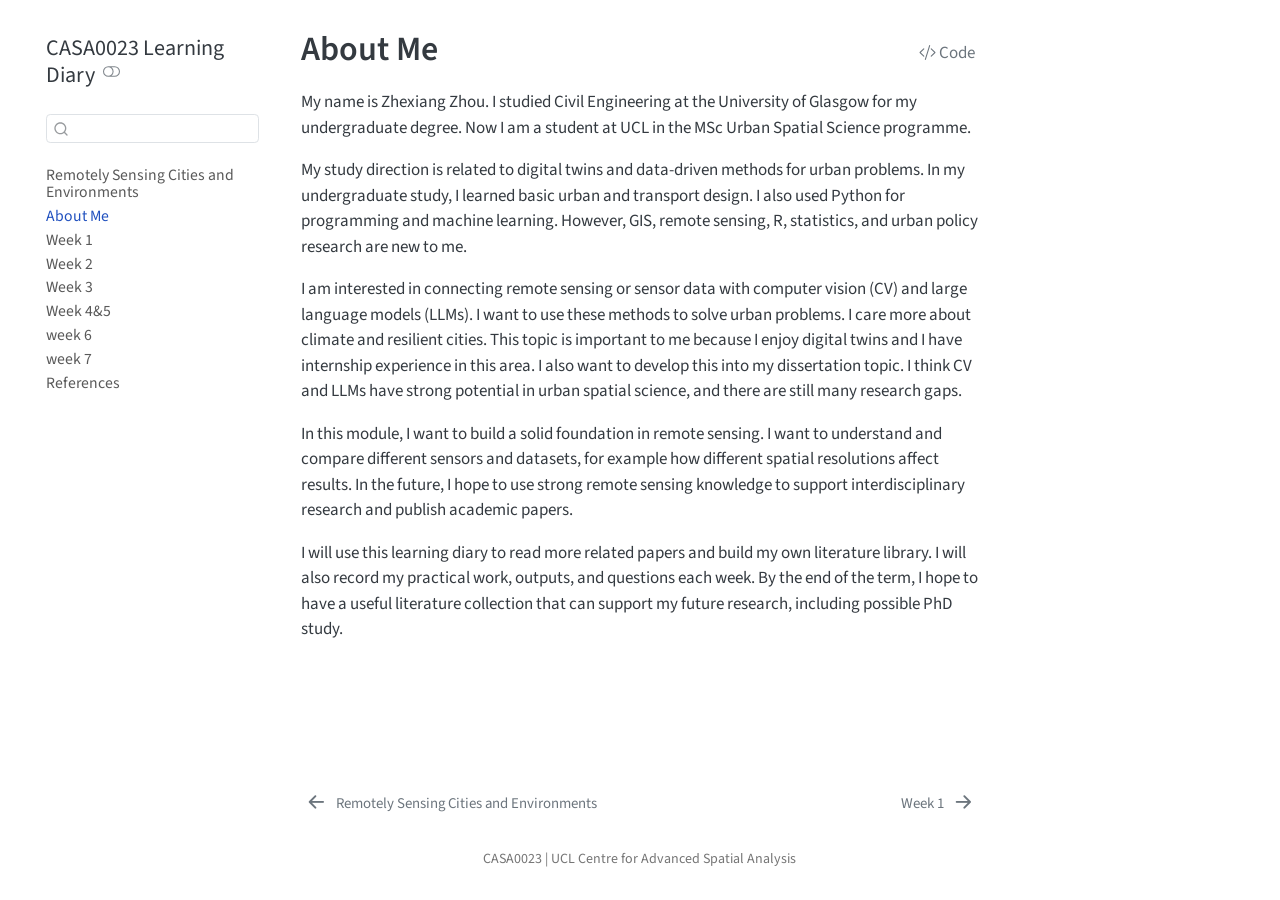
==== commit 48956e42: "1" ====
--- a/docs/intro.html
+++ b/docs/intro.html
@@ -7,7 +7,7 @@
 <meta name="viewport" content="width=device-width, initial-scale=1.0, user-scalable=yes">
 
 
-<title>Introduction – CASA0023 Learning Diary</title>
+<title>About Me – CASA0023 Learning Diary</title>
 <style>
 code{white-space: pre-wrap;}
 span.smallcaps{font-variant: small-caps;}
@@ -55,27 +55,7 @@
 @media screen {
 pre > code.sourceCode > span > a:first-child::before { text-decoration: underline; }
 }
-/* CSS for citations */
-div.csl-bib-body { }
-div.csl-entry {
-  clear: both;
-  margin-bottom: 0em;
-}
-.hanging-indent div.csl-entry {
-  margin-left:2em;
-  text-indent:-2em;
-}
-div.csl-left-margin {
-  min-width:2em;
-  float:left;
-}
-div.csl-right-inline {
-  margin-left:2em;
-  padding-left:1em;
-}
-div.csl-indent {
-  margin-left: 2em;
-}</style>
+</style>
 
 
 <script src="site_libs/quarto-nav/quarto-nav.js"></script>
@@ -305,7 +285,7 @@
       <button type="button" class="quarto-btn-toggle btn" data-bs-toggle="collapse" role="button" data-bs-target=".quarto-sidebar-collapse-item" aria-controls="quarto-sidebar" aria-expanded="false" aria-label="Toggle sidebar navigation" onclick="if (window.quartoToggleHeadroom) { window.quartoToggleHeadroom(); }">
         <i class="bi bi-layout-text-sidebar-reverse"></i>
       </button>
-        <nav class="quarto-page-breadcrumbs" aria-label="breadcrumb"><ol class="breadcrumb"><li class="breadcrumb-item"><a href="./intro.html"><span class="chapter-title">Introduction</span></a></li></ol></nav>
+        <nav class="quarto-page-breadcrumbs" aria-label="breadcrumb"><ol class="breadcrumb"><li class="breadcrumb-item"><a href="./intro.html"><span class="chapter-title">About Me</span></a></li></ol></nav>
         <a class="flex-grow-1" role="navigation" data-bs-toggle="collapse" data-bs-target=".quarto-sidebar-collapse-item" aria-controls="quarto-sidebar" aria-expanded="false" aria-label="Toggle sidebar navigation" onclick="if (window.quartoToggleHeadroom) { window.quartoToggleHeadroom(); }">      
         </a>
       <button type="button" class="btn quarto-search-button" aria-label="Search" onclick="window.quartoOpenSearch();">
@@ -341,7 +321,7 @@
 </li>
         <li class="sidebar-item">
   <div class="sidebar-item-container"> 
-  <a href="./intro.html" class="sidebar-item-text sidebar-link active"><span class="chapter-title">Introduction</span></a>
+  <a href="./intro.html" class="sidebar-item-text sidebar-link active"><span class="chapter-title">About Me</span></a>
   </div>
 </li>
         <li class="sidebar-item">
@@ -394,7 +374,7 @@
 
 <header id="title-block-header" class="quarto-title-block default">
 <div class="quarto-title">
-<div class="quarto-title-block"><div><h1 class="title"><span class="chapter-title">Introduction</span></h1><button type="button" class="btn code-tools-button dropdown-toggle" id="quarto-code-tools-menu" data-bs-toggle="dropdown" aria-expanded="false"><i class="bi"></i> Code</button><ul class="dropdown-menu dropdown-menu-end" aria-labelelledby="quarto-code-tools-menu"><li><a id="quarto-show-all-code" class="dropdown-item" href="javascript:void(0)" role="button">Show All Code</a></li><li><a id="quarto-hide-all-code" class="dropdown-item" href="javascript:void(0)" role="button">Hide All Code</a></li><li><hr class="dropdown-divider"></li><li><a id="quarto-view-source" class="dropdown-item" href="javascript:void(0)" role="button">View Source</a></li></ul></div></div>
+<div class="quarto-title-block"><div><h1 class="title"><span class="chapter-title">About Me</span></h1><button type="button" class="btn code-tools-button" id="quarto-code-tools-source"><i class="bi"></i> Code</button></div></div>
 </div>
 
 
@@ -411,26 +391,15 @@
 </header>
 
 
-<p>This is a book created from markdown and executable code.</p>
-<p>See <span class="citation" data-cites="knuth84">Knuth (<a href="references.html#ref-knuth84" role="doc-biblioref">1984</a>)</span> for additional discussion of literate programming.</p>
-<div class="cell">
-<details class="code-fold">
-<summary>Code</summary>
-<div class="code-copy-outer-scaffold"><div class="sourceCode cell-code" id="cb1"><pre class="sourceCode r code-with-copy"><code class="sourceCode r"><span id="cb1-1"><a href="#cb1-1" aria-hidden="true" tabindex="-1"></a><span class="dv">1</span> <span class="sc">+</span> <span class="dv">1</span></span></code></pre></div><button title="Copy to Clipboard" class="code-copy-button"><i class="bi"></i></button></div>
-</details>
-<div class="cell-output cell-output-stdout">
-<pre><code>[1] 2</code></pre>
-</div>
-</div>
+<p>My name is Zhexiang Zhou. I studied Civil Engineering at the University of Glasgow for my undergraduate degree. Now I am a student at UCL in the MSc Urban Spatial Science programme.</p>
+<p>My study direction is related to digital twins and data-driven methods for urban problems. In my undergraduate study, I learned basic urban and transport design. I also used Python for programming and machine learning. However, GIS, remote sensing, R, statistics, and urban policy research are new to me.</p>
+<p>I am interested in connecting remote sensing or sensor data with computer vision (CV) and large language models (LLMs). I want to use these methods to solve urban problems. I care more about climate and resilient cities. This topic is important to me because I enjoy digital twins and I have internship experience in this area. I also want to develop this into my dissertation topic. I think CV and LLMs have strong potential in urban spatial science, and there are still many research gaps.</p>
+<p>In this module, I want to build a solid foundation in remote sensing. I want to understand and compare different sensors and datasets, for example how different spatial resolutions affect results. In the future, I hope to use strong remote sensing knowledge to support interdisciplinary research and publish academic papers.</p>
+<p>I will use this learning diary to read more related papers and build my own literature library. I will also record my practical work, outputs, and questions each week. By the end of the term, I hope to have a useful literature collection that can support my future research, including possible PhD study.</p>
 
 
 <!-- -->
 
-<div id="refs" class="references csl-bib-body hanging-indent" data-entry-spacing="0" data-line-spacing="2" role="list" style="display: none">
-<div id="ref-knuth84" class="csl-entry" role="listitem">
-Knuth, D. E. (1984). Literate programming. <em>Comput. J.</em>, <em>27</em>(2), 97–111. <a href="https://doi.org/10.1093/comjnl/27.2.97">https://doi.org/10.1093/comjnl/27.2.97</a>
-</div>
-</div>
 
 </main> <!-- /main -->
 <script id="quarto-html-after-body" type="application/javascript">
@@ -914,16 +883,19 @@
       </a>
   </div>
 </nav><div class="modal fade" id="quarto-embedded-source-code-modal" tabindex="-1" aria-labelledby="quarto-embedded-source-code-modal-label" aria-hidden="true"><div class="modal-dialog modal-dialog-scrollable"><div class="modal-content"><div class="modal-header"><h5 class="modal-title" id="quarto-embedded-source-code-modal-label">Source Code</h5><button class="btn-close" data-bs-dismiss="modal"></button></div><div class="modal-body"><div class="">
-<div class="code-copy-outer-scaffold"><div class="sourceCode" id="cb3" data-shortcodes="false"><pre class="sourceCode markdown code-with-copy"><code class="sourceCode markdown"><span id="cb3-1"><a href="#cb3-1" aria-hidden="true" tabindex="-1"></a><span class="fu"># Introduction</span></span>
-<span id="cb3-2"><a href="#cb3-2" aria-hidden="true" tabindex="-1"></a></span>
-<span id="cb3-3"><a href="#cb3-3" aria-hidden="true" tabindex="-1"></a>This is a book created from markdown and executable code.</span>
-<span id="cb3-4"><a href="#cb3-4" aria-hidden="true" tabindex="-1"></a></span>
-<span id="cb3-5"><a href="#cb3-5" aria-hidden="true" tabindex="-1"></a>See @knuth84 for additional discussion of literate programming.</span>
-<span id="cb3-6"><a href="#cb3-6" aria-hidden="true" tabindex="-1"></a></span>
-<span id="cb3-9"><a href="#cb3-9" aria-hidden="true" tabindex="-1"></a><span class="in">```{r}</span></span>
-<span id="cb3-10"><a href="#cb3-10" aria-hidden="true" tabindex="-1"></a><span class="dv">1</span> <span class="sc">+</span> <span class="dv">1</span></span>
-<span id="cb3-11"><a href="#cb3-11" aria-hidden="true" tabindex="-1"></a><span class="in">```</span></span>
-</code></pre></div><button title="Copy to Clipboard" class="code-copy-button" data-in-quarto-modal=""><i class="bi"></i></button></div>
+<div class="code-copy-outer-scaffold"><div class="sourceCode" id="cb1" data-shortcodes="false"><pre class="sourceCode markdown code-with-copy"><code class="sourceCode markdown"><span id="cb1-1"><a href="#cb1-1" aria-hidden="true" tabindex="-1"></a><span class="co">---</span></span>
+<span id="cb1-2"><a href="#cb1-2" aria-hidden="true" tabindex="-1"></a><span class="an">title:</span><span class="co"> "About Me"</span></span>
+<span id="cb1-3"><a href="#cb1-3" aria-hidden="true" tabindex="-1"></a><span class="co">---</span></span>
+<span id="cb1-4"><a href="#cb1-4" aria-hidden="true" tabindex="-1"></a></span>
+<span id="cb1-5"><a href="#cb1-5" aria-hidden="true" tabindex="-1"></a>My name is Zhexiang Zhou. I studied Civil Engineering at the University of Glasgow for my undergraduate degree. Now I am a student at UCL in the MSc Urban Spatial Science programme.</span>
+<span id="cb1-6"><a href="#cb1-6" aria-hidden="true" tabindex="-1"></a></span>
+<span id="cb1-7"><a href="#cb1-7" aria-hidden="true" tabindex="-1"></a>My study direction is related to digital twins and data-driven methods for urban problems. In my undergraduate study, I learned basic urban and transport design. I also used Python for programming and machine learning. However, GIS, remote sensing, R, statistics, and urban policy research are new to me.</span>
+<span id="cb1-8"><a href="#cb1-8" aria-hidden="true" tabindex="-1"></a></span>
+<span id="cb1-9"><a href="#cb1-9" aria-hidden="true" tabindex="-1"></a>I am interested in connecting remote sensing or sensor data with computer vision (CV) and large language models (LLMs). I want to use these methods to solve urban problems. I care more about climate and resilient cities. This topic is important to me because I enjoy digital twins and I have internship experience in this area. I also want to develop this into my dissertation topic. I think CV and LLMs have strong potential in urban spatial science, and there are still many research gaps.</span>
+<span id="cb1-10"><a href="#cb1-10" aria-hidden="true" tabindex="-1"></a></span>
+<span id="cb1-11"><a href="#cb1-11" aria-hidden="true" tabindex="-1"></a>In this module, I want to build a solid foundation in remote sensing. I want to understand and compare different sensors and datasets, for example how different spatial resolutions affect results. In the future, I hope to use strong remote sensing knowledge to support interdisciplinary research and publish academic papers.</span>
+<span id="cb1-12"><a href="#cb1-12" aria-hidden="true" tabindex="-1"></a></span>
+<span id="cb1-13"><a href="#cb1-13" aria-hidden="true" tabindex="-1"></a>I will use this learning diary to read more related papers and build my own literature library. I will also record my practical work, outputs, and questions each week. By the end of the term, I hope to have a useful literature collection that can support my future research, including possible PhD study.</span></code></pre></div><button title="Copy to Clipboard" class="code-copy-button" data-in-quarto-modal=""><i class="bi"></i></button></div>
 </div></div></div></div></div>
 </div> <!-- /content -->
 <footer class="footer">
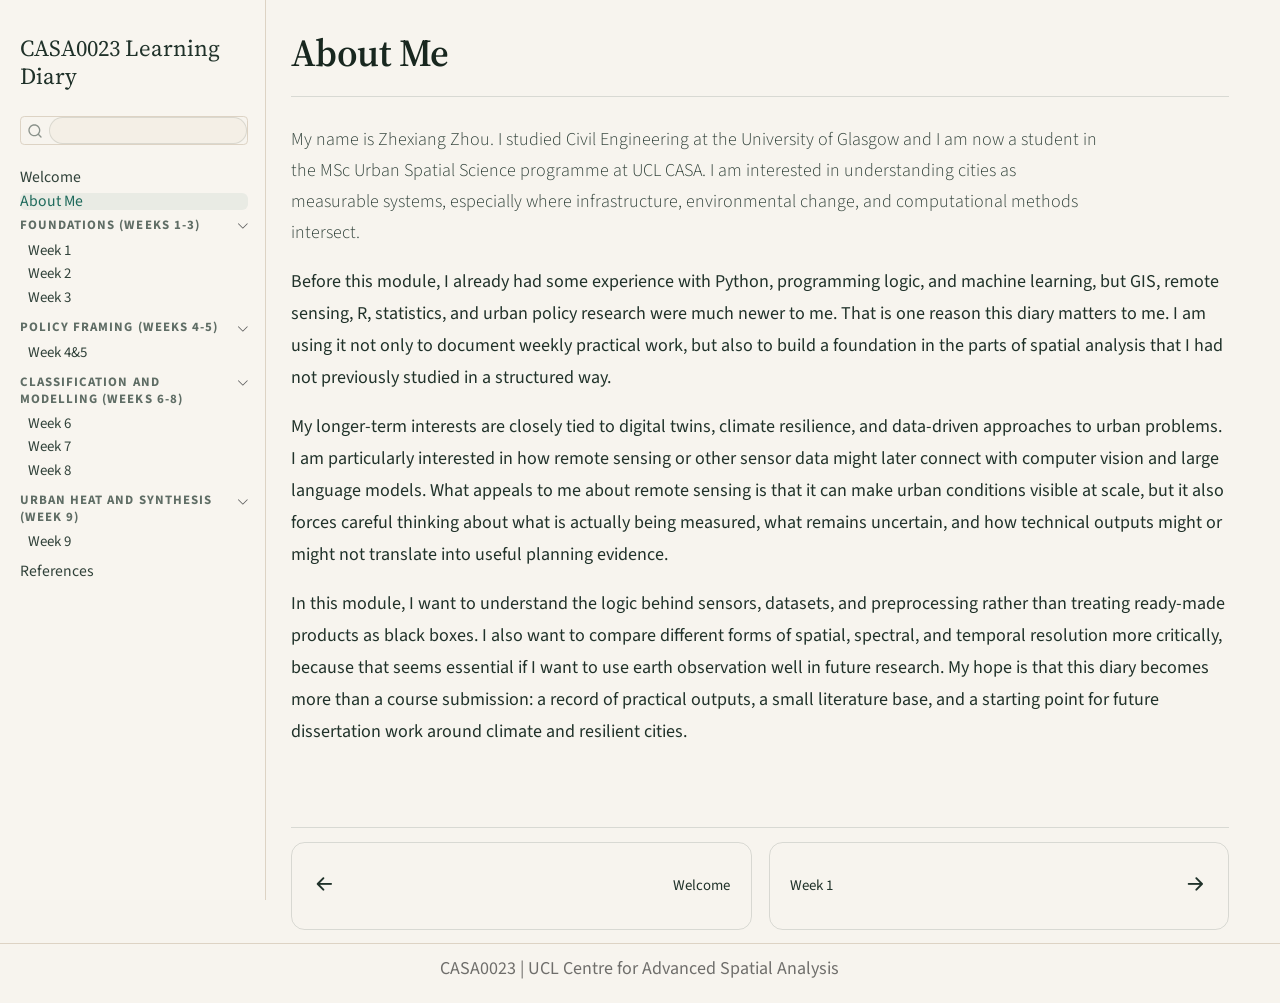
==== commit 64bbd4f2: "update" ====
--- a/docs/intro.html
+++ b/docs/intro.html
@@ -19,41 +19,6 @@
   width: 0.8em;
   margin: 0 0.8em 0.2em -1em; /* quarto-specific, see https://github.com/quarto-dev/quarto-cli/issues/4556 */ 
   vertical-align: middle;
-}
-/* CSS for syntax highlighting */
-html { -webkit-text-size-adjust: 100%; }
-pre > code.sourceCode { white-space: pre; position: relative; }
-pre > code.sourceCode > span { display: inline-block; line-height: 1.25; }
-pre > code.sourceCode > span:empty { height: 1.2em; }
-.sourceCode { overflow: visible; }
-code.sourceCode > span { color: inherit; text-decoration: inherit; }
-div.sourceCode { margin: 1em 0; }
-pre.sourceCode { margin: 0; }
-@media screen {
-div.sourceCode { overflow: auto; }
-}
-@media print {
-pre > code.sourceCode { white-space: pre-wrap; }
-pre > code.sourceCode > span { text-indent: -5em; padding-left: 5em; }
-}
-pre.numberSource code
-  { counter-reset: source-line 0; }
-pre.numberSource code > span
-  { position: relative; left: -4em; counter-increment: source-line; }
-pre.numberSource code > span > a:first-child::before
-  { content: counter(source-line);
-    position: relative; left: -1em; text-align: right; vertical-align: baseline;
-    border: none; display: inline-block;
-    -webkit-touch-callout: none; -webkit-user-select: none;
-    -khtml-user-select: none; -moz-user-select: none;
-    -ms-user-select: none; user-select: none;
-    padding: 0 4px; width: 4em;
-  }
-pre.numberSource { margin-left: 3em;  padding-left: 4px; }
-div.sourceCode
-  {   }
-@media screen {
-pre > code.sourceCode > span > a:first-child::before { text-decoration: underline; }
 }
 </style>
 
@@ -74,14 +39,10 @@
 <script src="site_libs/quarto-html/tippy.umd.min.js"></script>
 <script src="site_libs/quarto-html/anchor.min.js"></script>
 <link href="site_libs/quarto-html/tippy.css" rel="stylesheet">
-<link href="site_libs/quarto-html/quarto-syntax-highlighting-ed96de9b727972fe78a7b5d16c58bf87.css" rel="stylesheet" class="quarto-color-scheme" id="quarto-text-highlighting-styles">
-<link href="site_libs/quarto-html/quarto-syntax-highlighting-dark-4d9afe2b8d18ee9fa5d0d57b5ed4214d.css" rel="stylesheet" class="quarto-color-scheme quarto-color-alternate" id="quarto-text-highlighting-styles">
-<link href="site_libs/quarto-html/quarto-syntax-highlighting-ed96de9b727972fe78a7b5d16c58bf87.css" rel="stylesheet" class="quarto-color-scheme-extra" id="quarto-text-highlighting-styles">
+<link href="site_libs/quarto-html/quarto-syntax-highlighting-dc8a987af0c04ed126583a3be4d7e66c.css" rel="stylesheet" id="quarto-text-highlighting-styles">
 <script src="site_libs/bootstrap/bootstrap.min.js"></script>
 <link href="site_libs/bootstrap/bootstrap-icons.css" rel="stylesheet">
-<link href="site_libs/bootstrap/bootstrap-ef4d8e9faa04af36b84e1866e7343808.min.css" rel="stylesheet" append-hash="true" class="quarto-color-scheme" id="quarto-bootstrap" data-mode="light">
-<link href="site_libs/bootstrap/bootstrap-dark-4b2135033f0636c8298128307f4a9483.min.css" rel="stylesheet" append-hash="true" class="quarto-color-scheme quarto-color-alternate" id="quarto-bootstrap" data-mode="dark">
-<link href="site_libs/bootstrap/bootstrap-ef4d8e9faa04af36b84e1866e7343808.min.css" rel="stylesheet" append-hash="true" class="quarto-color-scheme-extra" id="quarto-bootstrap" data-mode="light">
+<link href="site_libs/bootstrap/bootstrap-d447660303c5013b4537fbd103b63b3c.min.css" rel="stylesheet" append-hash="true" id="quarto-bootstrap" data-mode="light">
 <script id="quarto-search-options" type="application/json">{
   "location": "sidebar",
   "copy-button": false,
@@ -114,169 +75,7 @@
 
 </head>
 
-<body class="nav-sidebar floating quarto-light"><script id="quarto-html-before-body" type="application/javascript">
-    const toggleBodyColorMode = (bsSheetEl) => {
-      const mode = bsSheetEl.getAttribute("data-mode");
-      const bodyEl = window.document.querySelector("body");
-      if (mode === "dark") {
-        bodyEl.classList.add("quarto-dark");
-        bodyEl.classList.remove("quarto-light");
-      } else {
-        bodyEl.classList.add("quarto-light");
-        bodyEl.classList.remove("quarto-dark");
-      }
-    }
-    const toggleBodyColorPrimary = () => {
-      const bsSheetEl = window.document.querySelector("link#quarto-bootstrap:not([rel=disabled-stylesheet])");
-      if (bsSheetEl) {
-        toggleBodyColorMode(bsSheetEl);
-      }
-    }
-    const setColorSchemeToggle = (alternate) => {
-      const toggles = window.document.querySelectorAll('.quarto-color-scheme-toggle');
-      for (let i=0; i < toggles.length; i++) {
-        const toggle = toggles[i];
-        if (toggle) {
-          if (alternate) {
-            toggle.classList.add("alternate");
-          } else {
-            toggle.classList.remove("alternate");
-          }
-        }
-      }
-    };
-    const toggleColorMode = (alternate) => {
-      // Switch the stylesheets
-      const primaryStylesheets = window.document.querySelectorAll('link.quarto-color-scheme:not(.quarto-color-alternate)');
-      const alternateStylesheets = window.document.querySelectorAll('link.quarto-color-scheme.quarto-color-alternate');
-      manageTransitions('#quarto-margin-sidebar .nav-link', false);
-      if (alternate) {
-        // note: dark is layered on light, we don't disable primary!
-        enableStylesheet(alternateStylesheets);
-        for (const sheetNode of alternateStylesheets) {
-          if (sheetNode.id === "quarto-bootstrap") {
-            toggleBodyColorMode(sheetNode);
-          }
-        }
-      } else {
-        disableStylesheet(alternateStylesheets);
-        enableStylesheet(primaryStylesheets)
-        toggleBodyColorPrimary();
-      }
-      manageTransitions('#quarto-margin-sidebar .nav-link', true);
-      // Switch the toggles
-      setColorSchemeToggle(alternate)
-      // Hack to workaround the fact that safari doesn't
-      // properly recolor the scrollbar when toggling (#1455)
-      if (navigator.userAgent.indexOf('Safari') > 0 && navigator.userAgent.indexOf('Chrome') == -1) {
-        manageTransitions("body", false);
-        window.scrollTo(0, 1);
-        setTimeout(() => {
-          window.scrollTo(0, 0);
-          manageTransitions("body", true);
-        }, 40);
-      }
-    }
-    const disableStylesheet = (stylesheets) => {
-      for (let i=0; i < stylesheets.length; i++) {
-        const stylesheet = stylesheets[i];
-        stylesheet.rel = 'disabled-stylesheet';
-      }
-    }
-    const enableStylesheet = (stylesheets) => {
-      for (let i=0; i < stylesheets.length; i++) {
-        const stylesheet = stylesheets[i];
-        if(stylesheet.rel !== 'stylesheet') { // for Chrome, which will still FOUC without this check
-          stylesheet.rel = 'stylesheet';
-        }
-      }
-    }
-    const manageTransitions = (selector, allowTransitions) => {
-      const els = window.document.querySelectorAll(selector);
-      for (let i=0; i < els.length; i++) {
-        const el = els[i];
-        if (allowTransitions) {
-          el.classList.remove('notransition');
-        } else {
-          el.classList.add('notransition');
-        }
-      }
-    }
-    const isFileUrl = () => {
-      return window.location.protocol === 'file:';
-    }
-    const hasAlternateSentinel = () => {
-      let styleSentinel = getColorSchemeSentinel();
-      if (styleSentinel !== null) {
-        return styleSentinel === "alternate";
-      } else {
-        return false;
-      }
-    }
-    const setStyleSentinel = (alternate) => {
-      const value = alternate ? "alternate" : "default";
-      if (!isFileUrl()) {
-        window.localStorage.setItem("quarto-color-scheme", value);
-      } else {
-        localAlternateSentinel = value;
-      }
-    }
-    const getColorSchemeSentinel = () => {
-      if (!isFileUrl()) {
-        const storageValue = window.localStorage.getItem("quarto-color-scheme");
-        return storageValue != null ? storageValue : localAlternateSentinel;
-      } else {
-        return localAlternateSentinel;
-      }
-    }
-    const toggleGiscusIfUsed = (isAlternate, darkModeDefault) => {
-      const baseTheme = document.querySelector('#giscus-base-theme')?.value ?? 'light';
-      const alternateTheme = document.querySelector('#giscus-alt-theme')?.value ?? 'dark';
-      let newTheme = '';
-      if(authorPrefersDark) {
-        newTheme = isAlternate ? baseTheme : alternateTheme;
-      } else {
-        newTheme = isAlternate ? alternateTheme : baseTheme;
-      }
-      const changeGiscusTheme = () => {
-        // From: https://github.com/giscus/giscus/issues/336
-        const sendMessage = (message) => {
-          const iframe = document.querySelector('iframe.giscus-frame');
-          if (!iframe) return;
-          iframe.contentWindow.postMessage({ giscus: message }, 'https://giscus.app');
-        }
-        sendMessage({
-          setConfig: {
-            theme: newTheme
-          }
-        });
-      }
-      const isGiscussLoaded = window.document.querySelector('iframe.giscus-frame') !== null;
-      if (isGiscussLoaded) {
-        changeGiscusTheme();
-      }
-    };
-    const authorPrefersDark = false;
-    const darkModeDefault = authorPrefersDark;
-      document.querySelector('link#quarto-text-highlighting-styles.quarto-color-scheme-extra').rel = 'disabled-stylesheet';
-      document.querySelector('link#quarto-bootstrap.quarto-color-scheme-extra').rel = 'disabled-stylesheet';
-    let localAlternateSentinel = darkModeDefault ? 'alternate' : 'default';
-    // Dark / light mode switch
-    window.quartoToggleColorScheme = () => {
-      // Read the current dark / light value
-      let toAlternate = !hasAlternateSentinel();
-      toggleColorMode(toAlternate);
-      setStyleSentinel(toAlternate);
-      toggleGiscusIfUsed(toAlternate, darkModeDefault);
-      window.dispatchEvent(new Event('resize'));
-    };
-    // Switch to dark mode if need be
-    if (hasAlternateSentinel()) {
-      toggleColorMode(true);
-    } else {
-      toggleColorMode(false);
-    }
-  </script>
+<body class="nav-sidebar docked fullcontent quarto-light">
 
 <div id="quarto-search-results"></div>
   <header id="quarto-header" class="headroom fixed-top">
@@ -297,13 +96,10 @@
 <!-- content -->
 <div id="quarto-content" class="quarto-container page-columns page-rows-contents page-layout-article">
 <!-- sidebar -->
-  <nav id="quarto-sidebar" class="sidebar collapse collapse-horizontal quarto-sidebar-collapse-item sidebar-navigation floating overflow-auto">
+  <nav id="quarto-sidebar" class="sidebar collapse collapse-horizontal quarto-sidebar-collapse-item sidebar-navigation docked overflow-auto">
     <div class="pt-lg-2 mt-2 text-left sidebar-header">
     <div class="sidebar-title mb-0 py-0">
       <a href="./">CASA0023 Learning Diary</a> 
-        <div class="sidebar-tools-main">
-  <a href="" class="quarto-color-scheme-toggle quarto-navigation-tool  px-1" onclick="window.quartoToggleColorScheme(); return false;" title="Toggle dark mode"><i class="bi"></i></a>
-</div>
     </div>
       </div>
         <div class="mt-2 flex-shrink-0 align-items-center">
@@ -315,8 +111,7 @@
     <ul class="list-unstyled mt-1">
         <li class="sidebar-item">
   <div class="sidebar-item-container"> 
-  <a href="./index.html" class="sidebar-item-text sidebar-link">
- <span class="menu-text">Remotely Sensing Cities and Environments</span></a>
+  <a href="./index.html" class="sidebar-item-text sidebar-link"><span class="chapter-title">Welcome</span></a>
   </div>
 </li>
         <li class="sidebar-item">
@@ -324,36 +119,90 @@
   <a href="./intro.html" class="sidebar-item-text sidebar-link active"><span class="chapter-title">About Me</span></a>
   </div>
 </li>
-        <li class="sidebar-item">
+        <li class="sidebar-item sidebar-item-section">
+      <div class="sidebar-item-container"> 
+            <a class="sidebar-item-text sidebar-link text-start" data-bs-toggle="collapse" data-bs-target="#quarto-sidebar-section-1" role="navigation" aria-expanded="true">
+ <span class="menu-text">Foundations (Weeks 1-3)</span></a>
+          <a class="sidebar-item-toggle text-start" data-bs-toggle="collapse" data-bs-target="#quarto-sidebar-section-1" role="navigation" aria-expanded="true" aria-label="Toggle section">
+            <i class="bi bi-chevron-right ms-2"></i>
+          </a> 
+      </div>
+      <ul id="quarto-sidebar-section-1" class="collapse list-unstyled sidebar-section depth1 show">  
+          <li class="sidebar-item">
   <div class="sidebar-item-container"> 
   <a href="./week 1.html" class="sidebar-item-text sidebar-link"><span class="chapter-title">Week 1</span></a>
   </div>
 </li>
-        <li class="sidebar-item">
+          <li class="sidebar-item">
   <div class="sidebar-item-container"> 
   <a href="./week 2.html" class="sidebar-item-text sidebar-link"><span class="chapter-title">Week 2</span></a>
   </div>
 </li>
-        <li class="sidebar-item">
+          <li class="sidebar-item">
   <div class="sidebar-item-container"> 
   <a href="./week 3.html" class="sidebar-item-text sidebar-link"><span class="chapter-title">Week 3</span></a>
   </div>
 </li>
-        <li class="sidebar-item">
+      </ul>
+  </li>
+        <li class="sidebar-item sidebar-item-section">
+      <div class="sidebar-item-container"> 
+            <a class="sidebar-item-text sidebar-link text-start" data-bs-toggle="collapse" data-bs-target="#quarto-sidebar-section-2" role="navigation" aria-expanded="true">
+ <span class="menu-text">Policy Framing (Weeks 4-5)</span></a>
+          <a class="sidebar-item-toggle text-start" data-bs-toggle="collapse" data-bs-target="#quarto-sidebar-section-2" role="navigation" aria-expanded="true" aria-label="Toggle section">
+            <i class="bi bi-chevron-right ms-2"></i>
+          </a> 
+      </div>
+      <ul id="quarto-sidebar-section-2" class="collapse list-unstyled sidebar-section depth1 show">  
+          <li class="sidebar-item">
   <div class="sidebar-item-container"> 
   <a href="./week 4&amp;5.html" class="sidebar-item-text sidebar-link"><span class="chapter-title">Week 4&amp;5</span></a>
   </div>
 </li>
-        <li class="sidebar-item">
-  <div class="sidebar-item-container"> 
-  <a href="./week 6.html" class="sidebar-item-text sidebar-link"><span class="chapter-title">week 6</span></a>
-  </div>
-</li>
-        <li class="sidebar-item">
-  <div class="sidebar-item-container"> 
-  <a href="./week 7.html" class="sidebar-item-text sidebar-link"><span class="chapter-title">week 7</span></a>
-  </div>
-</li>
+      </ul>
+  </li>
+        <li class="sidebar-item sidebar-item-section">
+      <div class="sidebar-item-container"> 
+            <a class="sidebar-item-text sidebar-link text-start" data-bs-toggle="collapse" data-bs-target="#quarto-sidebar-section-3" role="navigation" aria-expanded="true">
+ <span class="menu-text">Classification and Modelling (Weeks 6-8)</span></a>
+          <a class="sidebar-item-toggle text-start" data-bs-toggle="collapse" data-bs-target="#quarto-sidebar-section-3" role="navigation" aria-expanded="true" aria-label="Toggle section">
+            <i class="bi bi-chevron-right ms-2"></i>
+          </a> 
+      </div>
+      <ul id="quarto-sidebar-section-3" class="collapse list-unstyled sidebar-section depth1 show">  
+          <li class="sidebar-item">
+  <div class="sidebar-item-container"> 
+  <a href="./week 6.html" class="sidebar-item-text sidebar-link"><span class="chapter-title">Week 6</span></a>
+  </div>
+</li>
+          <li class="sidebar-item">
+  <div class="sidebar-item-container"> 
+  <a href="./week 7.html" class="sidebar-item-text sidebar-link"><span class="chapter-title">Week 7</span></a>
+  </div>
+</li>
+          <li class="sidebar-item">
+  <div class="sidebar-item-container"> 
+  <a href="./week 8.html" class="sidebar-item-text sidebar-link"><span class="chapter-title">Week 8</span></a>
+  </div>
+</li>
+      </ul>
+  </li>
+        <li class="sidebar-item sidebar-item-section">
+      <div class="sidebar-item-container"> 
+            <a class="sidebar-item-text sidebar-link text-start" data-bs-toggle="collapse" data-bs-target="#quarto-sidebar-section-4" role="navigation" aria-expanded="true">
+ <span class="menu-text">Urban Heat and Synthesis (Week 9)</span></a>
+          <a class="sidebar-item-toggle text-start" data-bs-toggle="collapse" data-bs-target="#quarto-sidebar-section-4" role="navigation" aria-expanded="true" aria-label="Toggle section">
+            <i class="bi bi-chevron-right ms-2"></i>
+          </a> 
+      </div>
+      <ul id="quarto-sidebar-section-4" class="collapse list-unstyled sidebar-section depth1 show">  
+          <li class="sidebar-item">
+  <div class="sidebar-item-container"> 
+  <a href="./week 9.html" class="sidebar-item-text sidebar-link"><span class="chapter-title">Week 9</span></a>
+  </div>
+</li>
+      </ul>
+  </li>
         <li class="sidebar-item">
   <div class="sidebar-item-container"> 
   <a href="./references.html" class="sidebar-item-text sidebar-link">
@@ -365,16 +214,13 @@
 </nav>
 <div id="quarto-sidebar-glass" class="quarto-sidebar-collapse-item" data-bs-toggle="collapse" data-bs-target=".quarto-sidebar-collapse-item"></div>
 <!-- margin-sidebar -->
-    <div id="quarto-margin-sidebar" class="sidebar margin-sidebar zindex-bottom">
-        
-    </div>
+    
 <!-- main -->
 <main class="content" id="quarto-document-content">
 
-
 <header id="title-block-header" class="quarto-title-block default">
 <div class="quarto-title">
-<div class="quarto-title-block"><div><h1 class="title"><span class="chapter-title">About Me</span></h1><button type="button" class="btn code-tools-button" id="quarto-code-tools-source"><i class="bi"></i> Code</button></div></div>
+<h1 class="title"><span class="chapter-title">About Me</span></h1>
 </div>
 
 
@@ -391,32 +237,18 @@
 </header>
 
 
-<p>My name is Zhexiang Zhou. I studied Civil Engineering at the University of Glasgow for my undergraduate degree. Now I am a student at UCL in the MSc Urban Spatial Science programme.</p>
-<p>My study direction is related to digital twins and data-driven methods for urban problems. In my undergraduate study, I learned basic urban and transport design. I also used Python for programming and machine learning. However, GIS, remote sensing, R, statistics, and urban policy research are new to me.</p>
-<p>I am interested in connecting remote sensing or sensor data with computer vision (CV) and large language models (LLMs). I want to use these methods to solve urban problems. I care more about climate and resilient cities. This topic is important to me because I enjoy digital twins and I have internship experience in this area. I also want to develop this into my dissertation topic. I think CV and LLMs have strong potential in urban spatial science, and there are still many research gaps.</p>
-<p>In this module, I want to build a solid foundation in remote sensing. I want to understand and compare different sensors and datasets, for example how different spatial resolutions affect results. In the future, I hope to use strong remote sensing knowledge to support interdisciplinary research and publish academic papers.</p>
-<p>I will use this learning diary to read more related papers and build my own literature library. I will also record my practical work, outputs, and questions each week. By the end of the term, I hope to have a useful literature collection that can support my future research, including possible PhD study.</p>
-
-
-<!-- -->
+<div class="lead">
+<p>My name is Zhexiang Zhou. I studied Civil Engineering at the University of Glasgow and I am now a student in the MSc Urban Spatial Science programme at UCL CASA. I am interested in understanding cities as measurable systems, especially where infrastructure, environmental change, and computational methods intersect.</p>
+</div>
+<p>Before this module, I already had some experience with Python, programming logic, and machine learning, but GIS, remote sensing, R, statistics, and urban policy research were much newer to me. That is one reason this diary matters to me. I am using it not only to document weekly practical work, but also to build a foundation in the parts of spatial analysis that I had not previously studied in a structured way.</p>
+<p>My longer-term interests are closely tied to digital twins, climate resilience, and data-driven approaches to urban problems. I am particularly interested in how remote sensing or other sensor data might later connect with computer vision and large language models. What appeals to me about remote sensing is that it can make urban conditions visible at scale, but it also forces careful thinking about what is actually being measured, what remains uncertain, and how technical outputs might or might not translate into useful planning evidence.</p>
+<p>In this module, I want to understand the logic behind sensors, datasets, and preprocessing rather than treating ready-made products as black boxes. I also want to compare different forms of spatial, spectral, and temporal resolution more critically, because that seems essential if I want to use earth observation well in future research. My hope is that this diary becomes more than a course submission: a record of practical outputs, a small literature base, and a starting point for future dissertation work around climate and resilient cities.</p>
+
 
 
 </main> <!-- /main -->
 <script id="quarto-html-after-body" type="application/javascript">
   window.document.addEventListener("DOMContentLoaded", function (event) {
-    // Ensure there is a toggle, if there isn't float one in the top right
-    if (window.document.querySelector('.quarto-color-scheme-toggle') === null) {
-      const a = window.document.createElement('a');
-      a.classList.add('top-right');
-      a.classList.add('quarto-color-scheme-toggle');
-      a.href = "";
-      a.onclick = function() { try { window.quartoToggleColorScheme(); } catch {} return false; };
-      const i = window.document.createElement("i");
-      i.classList.add('bi');
-      a.appendChild(i);
-      window.document.body.appendChild(a);
-    }
-    setColorSchemeToggle(hasAlternateSentinel())
     const icon = "";
     const anchorJS = new window.AnchorJS();
     anchorJS.options = {
@@ -485,57 +317,6 @@
         container: window.document.getElementById('quarto-embedded-source-code-modal')
       });
       clipboardModal.on('success', onCopySuccess);
-    }
-    const viewSource = window.document.getElementById('quarto-view-source') ||
-                       window.document.getElementById('quarto-code-tools-source');
-    if (viewSource) {
-      const sourceUrl = viewSource.getAttribute("data-quarto-source-url");
-      viewSource.addEventListener("click", function(e) {
-        if (sourceUrl) {
-          // rstudio viewer pane
-          if (/\bcapabilities=\b/.test(window.location)) {
-            window.open(sourceUrl);
-          } else {
-            window.location.href = sourceUrl;
-          }
-        } else {
-          const modal = new bootstrap.Modal(document.getElementById('quarto-embedded-source-code-modal'));
-          modal.show();
-        }
-        return false;
-      });
-    }
-    function toggleCodeHandler(show) {
-      return function(e) {
-        const detailsSrc = window.document.querySelectorAll(".cell > details > .sourceCode");
-        for (let i=0; i<detailsSrc.length; i++) {
-          const details = detailsSrc[i].parentElement;
-          if (show) {
-            details.open = true;
-          } else {
-            details.removeAttribute("open");
-          }
-        }
-        const cellCodeDivs = window.document.querySelectorAll(".cell > .sourceCode");
-        const fromCls = show ? "hidden" : "unhidden";
-        const toCls = show ? "unhidden" : "hidden";
-        for (let i=0; i<cellCodeDivs.length; i++) {
-          const codeDiv = cellCodeDivs[i];
-          if (codeDiv.classList.contains(fromCls)) {
-            codeDiv.classList.remove(fromCls);
-            codeDiv.classList.add(toCls);
-          } 
-        }
-        return false;
-      }
-    }
-    const hideAllCode = window.document.getElementById("quarto-hide-all-code");
-    if (hideAllCode) {
-      hideAllCode.addEventListener("click", toggleCodeHandler(false));
-    }
-    const showAllCode = window.document.getElementById("quarto-show-all-code");
-    if (showAllCode) {
-      showAllCode.addEventListener("click", toggleCodeHandler(true));
     }
       var localhostRegex = new RegExp(/^(?:http|https):\/\/localhost\:?[0-9]*\//);
       var mailtoRegex = new RegExp(/^mailto:/);
@@ -873,8 +654,8 @@
   </script>
 <nav class="page-navigation">
   <div class="nav-page nav-page-previous">
-      <a href="./index.html" class="pagination-link" aria-label="Remotely Sensing Cities and Environments">
-        <i class="bi bi-arrow-left-short"></i> <span class="nav-page-text">Remotely Sensing Cities and Environments</span>
+      <a href="./index.html" class="pagination-link" aria-label="Welcome">
+        <i class="bi bi-arrow-left-short"></i> <span class="nav-page-text"><span class="chapter-title">Welcome</span></span>
       </a>          
   </div>
   <div class="nav-page nav-page-next">
@@ -882,21 +663,7 @@
         <span class="nav-page-text"><span class="chapter-title">Week 1</span></span> <i class="bi bi-arrow-right-short"></i>
       </a>
   </div>
-</nav><div class="modal fade" id="quarto-embedded-source-code-modal" tabindex="-1" aria-labelledby="quarto-embedded-source-code-modal-label" aria-hidden="true"><div class="modal-dialog modal-dialog-scrollable"><div class="modal-content"><div class="modal-header"><h5 class="modal-title" id="quarto-embedded-source-code-modal-label">Source Code</h5><button class="btn-close" data-bs-dismiss="modal"></button></div><div class="modal-body"><div class="">
-<div class="code-copy-outer-scaffold"><div class="sourceCode" id="cb1" data-shortcodes="false"><pre class="sourceCode markdown code-with-copy"><code class="sourceCode markdown"><span id="cb1-1"><a href="#cb1-1" aria-hidden="true" tabindex="-1"></a><span class="co">---</span></span>
-<span id="cb1-2"><a href="#cb1-2" aria-hidden="true" tabindex="-1"></a><span class="an">title:</span><span class="co"> "About Me"</span></span>
-<span id="cb1-3"><a href="#cb1-3" aria-hidden="true" tabindex="-1"></a><span class="co">---</span></span>
-<span id="cb1-4"><a href="#cb1-4" aria-hidden="true" tabindex="-1"></a></span>
-<span id="cb1-5"><a href="#cb1-5" aria-hidden="true" tabindex="-1"></a>My name is Zhexiang Zhou. I studied Civil Engineering at the University of Glasgow for my undergraduate degree. Now I am a student at UCL in the MSc Urban Spatial Science programme.</span>
-<span id="cb1-6"><a href="#cb1-6" aria-hidden="true" tabindex="-1"></a></span>
-<span id="cb1-7"><a href="#cb1-7" aria-hidden="true" tabindex="-1"></a>My study direction is related to digital twins and data-driven methods for urban problems. In my undergraduate study, I learned basic urban and transport design. I also used Python for programming and machine learning. However, GIS, remote sensing, R, statistics, and urban policy research are new to me.</span>
-<span id="cb1-8"><a href="#cb1-8" aria-hidden="true" tabindex="-1"></a></span>
-<span id="cb1-9"><a href="#cb1-9" aria-hidden="true" tabindex="-1"></a>I am interested in connecting remote sensing or sensor data with computer vision (CV) and large language models (LLMs). I want to use these methods to solve urban problems. I care more about climate and resilient cities. This topic is important to me because I enjoy digital twins and I have internship experience in this area. I also want to develop this into my dissertation topic. I think CV and LLMs have strong potential in urban spatial science, and there are still many research gaps.</span>
-<span id="cb1-10"><a href="#cb1-10" aria-hidden="true" tabindex="-1"></a></span>
-<span id="cb1-11"><a href="#cb1-11" aria-hidden="true" tabindex="-1"></a>In this module, I want to build a solid foundation in remote sensing. I want to understand and compare different sensors and datasets, for example how different spatial resolutions affect results. In the future, I hope to use strong remote sensing knowledge to support interdisciplinary research and publish academic papers.</span>
-<span id="cb1-12"><a href="#cb1-12" aria-hidden="true" tabindex="-1"></a></span>
-<span id="cb1-13"><a href="#cb1-13" aria-hidden="true" tabindex="-1"></a>I will use this learning diary to read more related papers and build my own literature library. I will also record my practical work, outputs, and questions each week. By the end of the term, I hope to have a useful literature collection that can support my future research, including possible PhD study.</span></code></pre></div><button title="Copy to Clipboard" class="code-copy-button" data-in-quarto-modal=""><i class="bi"></i></button></div>
-</div></div></div></div></div>
+</nav>
 </div> <!-- /content -->
 <footer class="footer">
   <div class="nav-footer">
--- a/docs/site_libs/quarto-html/quarto-syntax-highlighting-dc8a987af0c04ed126583a3be4d7e66c.css
+++ b/docs/site_libs/quarto-html/quarto-syntax-highlighting-dc8a987af0c04ed126583a3be4d7e66c.css
@@ -0,0 +1,236 @@
+/* quarto syntax highlight colors */
+:root {
+  --quarto-hl-ot-color: #003B4F;
+  --quarto-hl-at-color: #657422;
+  --quarto-hl-ss-color: #20794D;
+  --quarto-hl-an-color: #5E5E5E;
+  --quarto-hl-fu-color: #4758AB;
+  --quarto-hl-st-color: #20794D;
+  --quarto-hl-cf-color: #003B4F;
+  --quarto-hl-op-color: #5E5E5E;
+  --quarto-hl-er-color: #AD0000;
+  --quarto-hl-bn-color: #AD0000;
+  --quarto-hl-al-color: #AD0000;
+  --quarto-hl-va-color: #111111;
+  --quarto-hl-bu-color: inherit;
+  --quarto-hl-ex-color: inherit;
+  --quarto-hl-pp-color: #AD0000;
+  --quarto-hl-in-color: #5E5E5E;
+  --quarto-hl-vs-color: #20794D;
+  --quarto-hl-wa-color: #5E5E5E;
+  --quarto-hl-do-color: #5E5E5E;
+  --quarto-hl-im-color: #00769E;
+  --quarto-hl-ch-color: #20794D;
+  --quarto-hl-dt-color: #AD0000;
+  --quarto-hl-fl-color: #AD0000;
+  --quarto-hl-co-color: #5E5E5E;
+  --quarto-hl-cv-color: #5E5E5E;
+  --quarto-hl-cn-color: #8f5902;
+  --quarto-hl-sc-color: #5E5E5E;
+  --quarto-hl-dv-color: #AD0000;
+  --quarto-hl-kw-color: #003B4F;
+}
+
+/* other quarto variables */
+:root {
+  --quarto-font-monospace: "JetBrains Mono", Consolas, monospace;
+}
+
+/* syntax highlight based on Pandoc's rules */
+pre > code.sourceCode > span {
+  color: #003B4F;
+}
+
+code.sourceCode > span {
+  color: #003B4F;
+}
+
+div.sourceCode,
+div.sourceCode pre.sourceCode {
+  color: #003B4F;
+}
+
+/* Normal */
+code span {
+  color: #003B4F;
+}
+
+/* Alert */
+code span.al {
+  color: #AD0000;
+  font-style: inherit;
+}
+
+/* Annotation */
+code span.an {
+  color: #5E5E5E;
+  font-style: inherit;
+}
+
+/* Attribute */
+code span.at {
+  color: #657422;
+  font-style: inherit;
+}
+
+/* BaseN */
+code span.bn {
+  color: #AD0000;
+  font-style: inherit;
+}
+
+/* BuiltIn */
+code span.bu {
+  font-style: inherit;
+}
+
+/* ControlFlow */
+code span.cf {
+  color: #003B4F;
+  font-weight: bold;
+  font-style: inherit;
+}
+
+/* Char */
+code span.ch {
+  color: #20794D;
+  font-style: inherit;
+}
+
+/* Constant */
+code span.cn {
+  color: #8f5902;
+  font-style: inherit;
+}
+
+/* Comment */
+code span.co {
+  color: #5E5E5E;
+  font-style: inherit;
+}
+
+/* CommentVar */
+code span.cv {
+  color: #5E5E5E;
+  font-style: italic;
+}
+
+/* Documentation */
+code span.do {
+  color: #5E5E5E;
+  font-style: italic;
+}
+
+/* DataType */
+code span.dt {
+  color: #AD0000;
+  font-style: inherit;
+}
+
+/* DecVal */
+code span.dv {
+  color: #AD0000;
+  font-style: inherit;
+}
+
+/* Error */
+code span.er {
+  color: #AD0000;
+  font-style: inherit;
+}
+
+/* Extension */
+code span.ex {
+  font-style: inherit;
+}
+
+/* Float */
+code span.fl {
+  color: #AD0000;
+  font-style: inherit;
+}
+
+/* Function */
+code span.fu {
+  color: #4758AB;
+  font-style: inherit;
+}
+
+/* Import */
+code span.im {
+  color: #00769E;
+  font-style: inherit;
+}
+
+/* Information */
+code span.in {
+  color: #5E5E5E;
+  font-style: inherit;
+}
+
+/* Keyword */
+code span.kw {
+  color: #003B4F;
+  font-weight: bold;
+  font-style: inherit;
+}
+
+/* Operator */
+code span.op {
+  color: #5E5E5E;
+  font-style: inherit;
+}
+
+/* Other */
+code span.ot {
+  color: #003B4F;
+  font-style: inherit;
+}
+
+/* Preprocessor */
+code span.pp {
+  color: #AD0000;
+  font-style: inherit;
+}
+
+/* SpecialChar */
+code span.sc {
+  color: #5E5E5E;
+  font-style: inherit;
+}
+
+/* SpecialString */
+code span.ss {
+  color: #20794D;
+  font-style: inherit;
+}
+
+/* String */
+code span.st {
+  color: #20794D;
+  font-style: inherit;
+}
+
+/* Variable */
+code span.va {
+  color: #111111;
+  font-style: inherit;
+}
+
+/* VerbatimString */
+code span.vs {
+  color: #20794D;
+  font-style: inherit;
+}
+
+/* Warning */
+code span.wa {
+  color: #5E5E5E;
+  font-style: italic;
+}
+
+.prevent-inlining {
+  content: "</";
+}
+
+/*# sourceMappingURL=20321cf39f2779bdac7a3bf948c36cf9.css.map */
